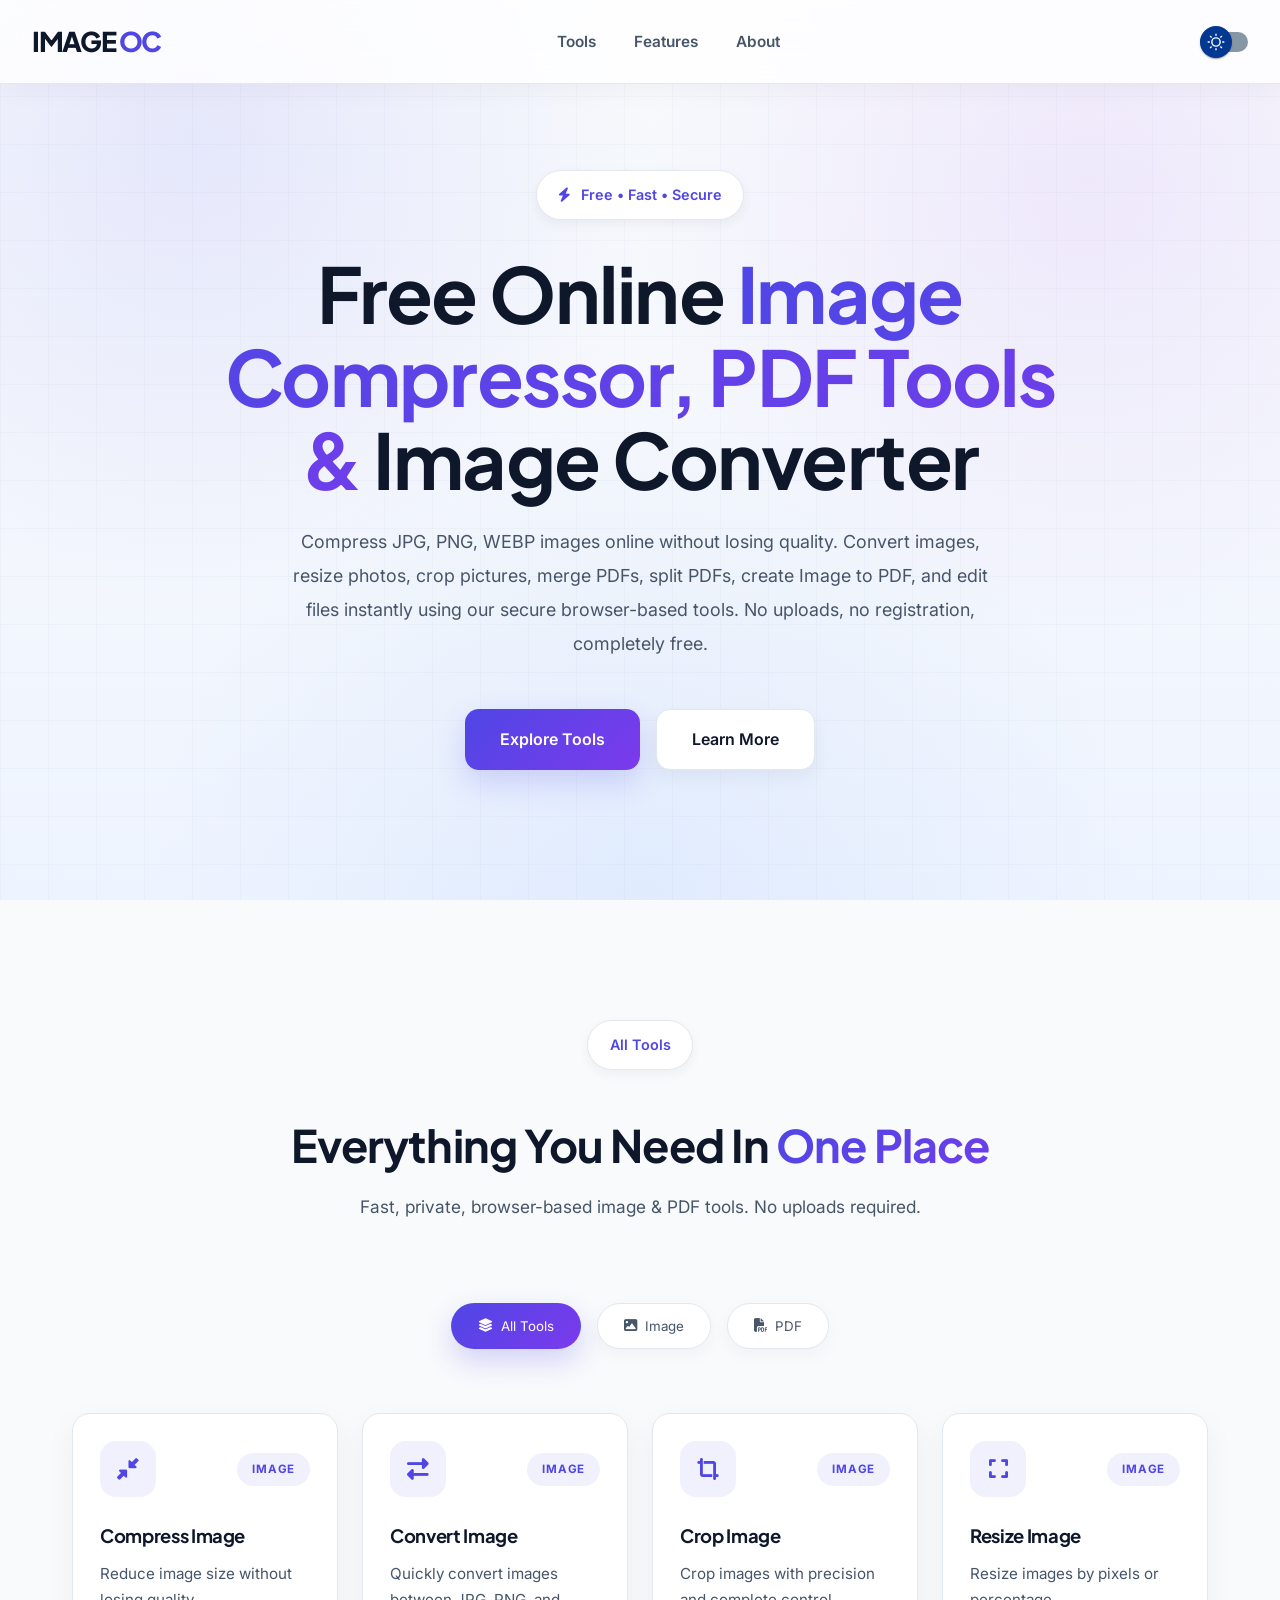
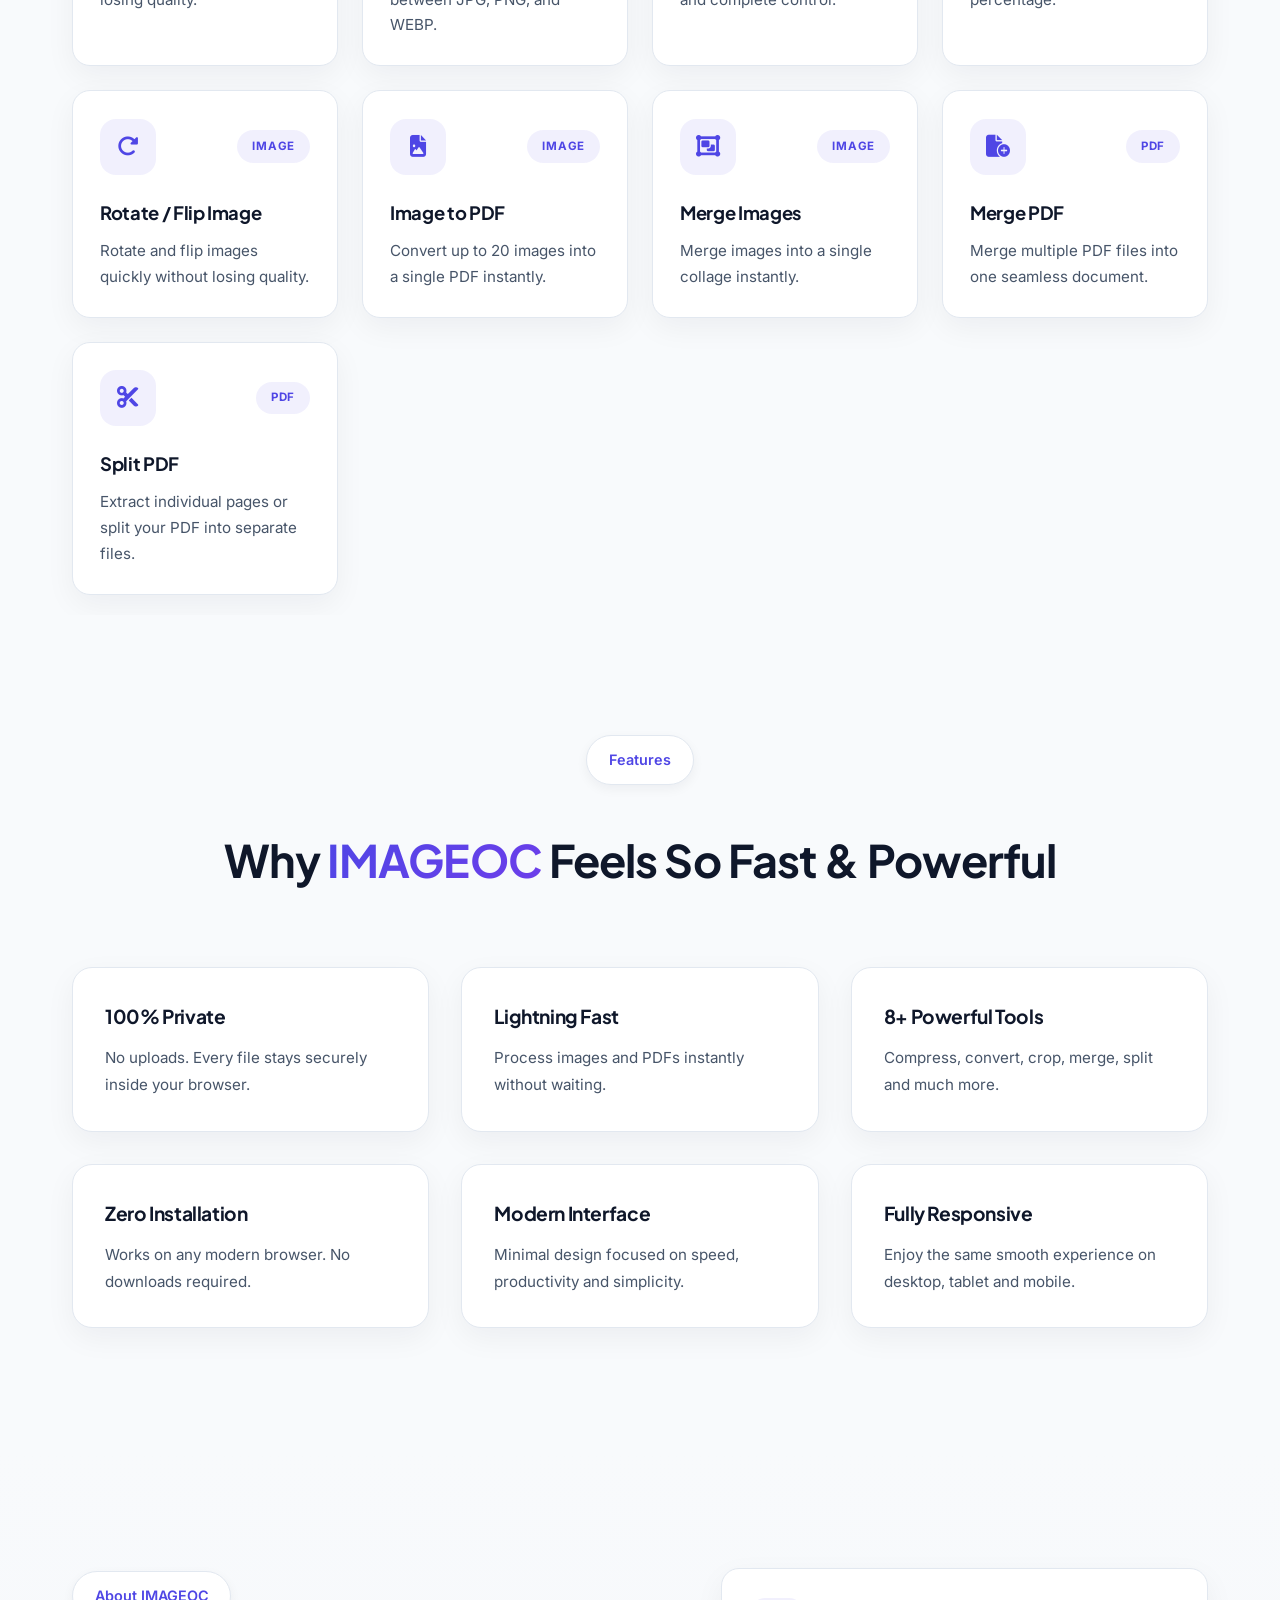
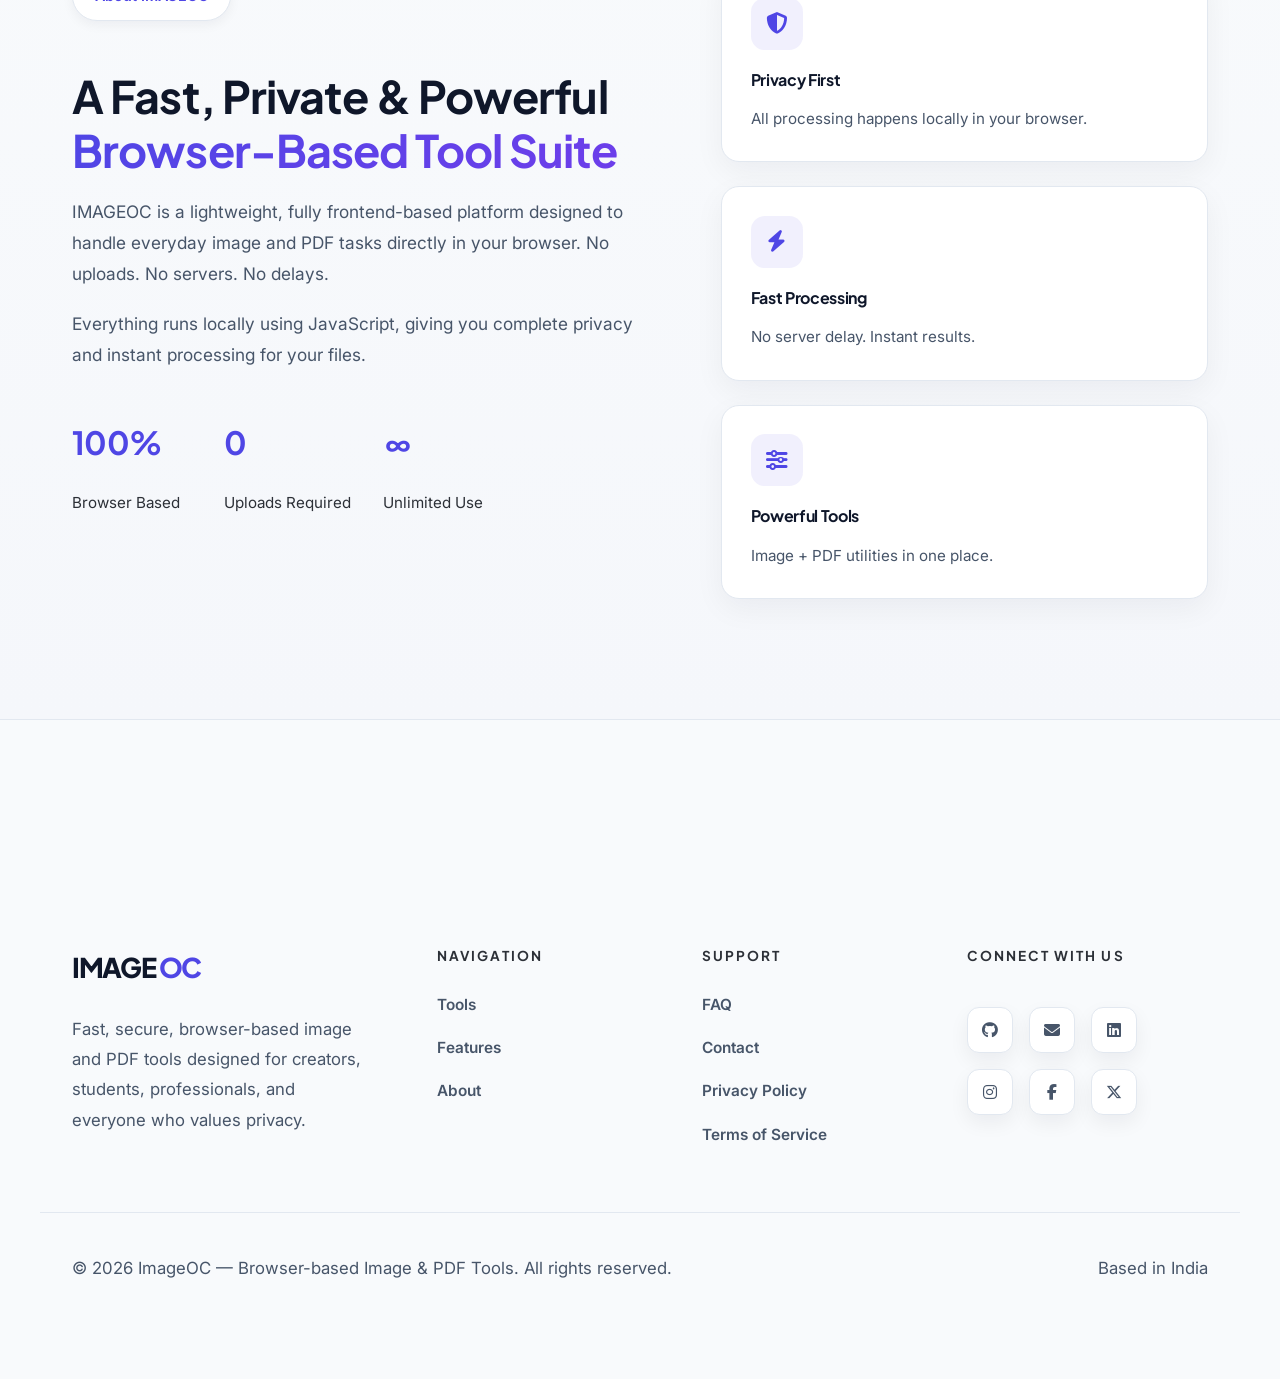
==== index.html @ 4e3befa5 "Update index.html" ====
<!doctype html>
<html lang="en">
  <head>
    <meta charset="UTF-8" />
    <meta name="viewport" content="width=device-width, initial-scale=1.0" />
    <title>Free Image Compressor, PDF Tools & Image Converter | IMAGEOC</title>
    <meta name="google-site-verification" content="OUSfqWK3CIxxamOZSRdQA6kT6EztaqBAhXAe0iTVnvA" />
    <meta
      name="description"
      content="Compress images, convert JPG PNG WEBP, crop, resize, merge PDF, split PDF and create Image to PDF online. 100% browser based. Secure. Fast. Free."
    />

    <meta name="robots" content="index,follow,max-image-preview:large" />

    <link rel="canonical" href="https://imageoc.com/" />

    <meta property="og:type" content="website" />
    <meta property="og:title" content="IMAGEOC - Free Image & PDF Tools" />

    <meta
      property="og:description"
      content="Compress images, convert formats, merge PDFs, split PDFs and more."
    />

    <meta property="og:image" content="imageoc" />

    <meta property="og:url" content="https://imageoc.com/" />

    <meta property="og:site_name" content="IMAGEOC" />

    <meta name="twitter:card" content="summary_large_image" />

    <meta name="twitter:title" content="IMAGEOC" />

    <meta
      name="twitter:description"
      content="Free browser based image and PDF tools."
    />

    <meta name="twitter:image" content="imageoc" />

    <script type="application/ld+json">
      {
        "@context": "https://schema.org",
        "@type": "SoftwareApplication",
        "name": "IMAGEOC",
        "url": "https://imageoc.com",
        "applicationCategory": "UtilitiesApplication",
        "operatingSystem": "Any",
        "description": "Free online Image and PDF tools including Compress Image, Resize Image, Crop Image, Merge PDF, Split PDF and Image to PDF.",
        "offers": {
          "@type": "Offer",
          "price": "0",
          "priceCurrency": "USD/INR"
        }
      }
    </script>
    <script type="application/ld+json">
      {
        "@context": "https://schema.org",
        "@type": "Organization",
        "name": "IMAGEOC",
        "url": "https://imageoc.com",
        "logo": "https://imageoc.com/logo.png",
        "sameAs": [
          "https://twitter.com/...",
          "https://facebook.com/...",
          "https://linkedin.com/..."
        ]
      }
    </script>
    <script type="application/ld+json">
      {
        "@context": "https://schema.org",
        "@type": "WebSite",
        "url": "https://imageoc.com",
        "name": "IMAGEOC",
        "potentialAction": {
          "@type": "SearchAction",
          "target": "https://imageoc.com/search?q={search_term_string}",
          "query-input": "required name=search_term_string"
        }
      }
    </script>

    <link rel="preconnect" href="https://fonts.googleapis.com" />
    <link rel="preconnect" href="https://fonts.gstatic.com" crossorigin />
    <link
      href="https://fonts.googleapis.com/css2?family=Inter:wght@400;500;600;700&family=Plus+Jakarta+Sans:wght@600;700;800&display=swap"
      rel="stylesheet"
    />
    <!-- Cropper CSS -->
    <link
      rel="stylesheet"
      href="https://cdnjs.cloudflare.com/ajax/libs/cropperjs/1.6.2/cropper.min.css"
    />
    <!-- Main CSS -->
    <!-- Light CSS (Enabled by default) -->
    <link
      id="light-theme"
      rel="stylesheet"
      href="light-css/main.css"
      media="all"
    />

    <!-- Dark CSS (Disabled by default) -->
    <link
      id="dark-theme"
      rel="stylesheet"
      href="dark-css/main.css"
      media="not all"
    />

    <!-- font awesome -->
    <link
      rel="stylesheet"
      href="https://cdnjs.cloudflare.com/ajax/libs/font-awesome/6.5.1/css/all.min.css"
    />
    <!--External Script-->
    <script src="https://cdnjs.cloudflare.com/ajax/libs/cropperjs/1.6.2/cropper.min.js"></script>
    <script src="https://cdnjs.cloudflare.com/ajax/libs/jspdf/2.5.1/jspdf.umd.min.js"></script>
    <script src="https://unpkg.com/pdf-lib@1.17.1/dist/pdf-lib.min.js"></script>
  </head>

  <body>
    <!-- ================= HEADER ================= -->
    <header class="main-header">
      <div class="header-container">
        <!-- LOGO -->
        <a href="#home" class="logo">IMAGE<span> OC</span></a>

        <!-- NAVIGATION -->
        <nav class="navbar" id="navbar" aria-label="Main Navigation">
          <ul class="nav-list">
            <li><a href="#all-tools" class="nav-link">Tools</a></li>

            <li><a href="#features" class="nav-link">Features</a></li>

            <li><a href="#about" class="nav-link">About</a></li>

            <!-- MOBILE THEME SWITCH -->
            <li class="mobile-theme-toggle">
              <!-- From Uiverse.io by Galahhad -->
              <label class="ui-switch">
                <input type="checkbox" />
                <div class="slider">
                  <div class="circle"></div>
                </div>
              </label>
            </li>
          </ul>
        </nav>

        <!-- THEME TOGGLE -->
        <div class="theme-toggle">
          <!-- From Uiverse.io by Galahhad -->
          <label class="ui-switch">
            <input type="checkbox" />
            <div class="slider">
              <div class="circle"></div>
            </div>
          </label>
        </div>

        <!-- HAMBURGER -->
        <button
          class="menu-toggle"
          id="menuToggle"
          aria-label="Toggle menu"
          aria-expanded="false"
        >
          <span></span>
          <span></span>
          <span></span>
        </button>
      </div>
    </header>

    <main>
      <!--home-->
      <section id="home" class="hero">
        <div class="hero-bg"></div>
        <div class="container hero-container">
          <div class="hero-content">
            <!--home badge-->
            <span class="section-badge">
              <i class="fas fa-bolt"></i>
              Free • Fast • Secure
            </span>
            <!--home heading-->
            <h1>
              Free Online
              <span>Image Compressor, PDF Tools &</span>
              Image Converter
            </h1>
            <!--home paragraph-->
            <p>
              Compress JPG, PNG, WEBP images online without losing quality.
              Convert images, resize photos, crop pictures, merge PDFs, split
              PDFs, create Image to PDF, and edit files instantly using our
              secure browser-based tools. No uploads, no registration,
              completely free.
            </p>
            <!--quick action buttons-->
            <div class="hero-buttons">
              <a href="#all-tools" class="btn btn-primary"> Explore Tools </a>

              <a href="#about" class="btn btn-secondary"> Learn More </a>
            </div>
          </div>
        </div>
      </section>
      <!-- ================= ALL TOOLS ================= -->
      <section id="all-tools" class="tools">
        <div class="container">
          <!-- Heading -->
          <div class="section-heading center">
            <span class="section-badge">All Tools</span>

            <h2>
              Everything You Need In
              <span>One Place</span>
            </h2>
            <!--about paragraph-->
            <p>
              Fast, private, browser-based image & PDF tools. No uploads
              required.
            </p>
          </div>

          <!-- FILTER BUTTONS To Filter Images And PDF-->
          <div class="tool-filter">
            <button class="filter-btn active" data-filter="all">
              <i class="fas fa-layer-group"></i> All Tools
            </button>

            <button class="filter-btn" data-filter="image">
              <i class="fas fa-image"></i> Image
            </button>

            <button class="filter-btn" data-filter="pdf">
              <i class="fas fa-file-pdf"></i> PDF
            </button>
          </div>

          <!-- GRID -->
          <div class="tools-grid">
            <!-- ================= Image TOOLS ================= -->
            <a
              href="#workspace"
              class="tool-card"
              data-category="image"
              data-tool="compress"
            >
              <div class="tool-top">
                <div class="tool-left">
                  <i class="fas fa-compress-alt"></i>
                </div>
                <div class="tool-right">
                  <span class="tool-type">IMAGE</span>
                </div>
              </div>
              <h4>Compress Image</h4>
              <p>Reduce image size without losing quality.</p>
            </a>

            <a
              href="#workspace"
              class="tool-card"
              data-category="image"
              data-tool="convert"
            >
              <div class="tool-top">
                <div class="tool-left">
                  <i class="fas fa-right-left"></i>
                </div>
                <div class="tool-right">
                  <span class="tool-type">IMAGE</span>
                </div>
              </div>
              <h4>Convert Image</h4>
              <p>Quickly convert images between JPG, PNG, and WEBP.</p>
            </a>

            <a
              href="#workspace"
              class="tool-card"
              data-category="image"
              data-tool="crop"
            >
              <div class="tool-top">
                <div class="tool-left">
                  <i class="fas fa-crop-simple"></i>
                </div>
                <div class="tool-right">
                  <span class="tool-type">IMAGE</span>
                </div>
              </div>
              <h4>Crop Image</h4>
              <p>Crop images with precision and complete control.</p>
            </a>

            <a
              href="#workspace"
              class="tool-card"
              data-category="image"
              data-tool="resize"
            >
              <div class="tool-top">
                <div class="tool-left">
                  <i class="fas fa-expand"></i>
                </div>
                <div class="tool-right">
                  <span class="tool-type">IMAGE</span>
                </div>
              </div>
              <h4>Resize Image</h4>
              <p>Resize images by pixels or percentage.</p>
            </a>

            <a
              href="#workspace"
              class="tool-card"
              data-category="image"
              data-tool="rotate"
            >
              <div class="tool-top">
                <div class="tool-left">
                  <i class="fas fa-rotate-right"></i>
                </div>
                <div class="tool-right">
                  <span class="tool-type">IMAGE</span>
                </div>
              </div>
              <h4>Rotate / Flip Image</h4>
              <p>Rotate and flip images quickly without losing quality.</p>
            </a>

            <a
              href="#multiWorkspace"
              class="tool-card"
              data-category="image"
              data-tool="image-to-pdf"
            >
              <div class="tool-top">
                <div class="tool-left">
                  <i class="fas fa-file-image"></i>
                </div>
                <div class="tool-right">
                  <span class="tool-type">IMAGE</span>
                </div>
              </div>
              <h4>Image to PDF</h4>
              <p>Convert up to 20 images into a single PDF instantly.</p>
            </a>

            <!--<a href="#workspace" class="tool-card" data-category="image">
              <div class="tool-top">
                <div class="tool-left">
                  <i class="fas fa-signature"></i>
                </div>
                <div class="tool-right">
                  <span class="tool-type">IMAGE</span>
                </div>
              </div>
              <h4>Watermark Image</h4>
              <p>Add watermark to protect images.</p>
            </a>-->

            <a
              href="#multiWorkspace"
              class="tool-card"
              data-category="image"
              data-tool="merge-images"
            >
              <div class="tool-top">
                <div class="tool-left">
                  <i class="fas fa-object-group"></i>
                </div>
                <div class="tool-right">
                  <span class="tool-type">IMAGE</span>
                </div>
              </div>
              <h4>Merge Images</h4>
              <p>Merge images into a single collage instantly.</p>
            </a>

            <!--<a href="#workspace" class="tool-card" data-category="image">
              <div class="tool-top">
                <div class="tool-left">
                  <i class="fas fa-wand-magic-sparkles"></i>
                </div>
                <div class="tool-right">
                  <span class="tool-type">IMAGE</span>
                </div>
              </div>
              <h4>Remove Background</h4>
              <p>Remove image background instantly.</p>
            </a>-->

            <!-- ================= PDF TOOLS ================= -->

            <a
              href="#multiWorkspace"
              class="tool-card"
              data-category="pdf"
              data-tool="merge-pdf"
            >
              <div class="tool-top">
                <div class="tool-left">
                  <i class="fas fa-file-circle-plus"></i>
                </div>
                <div class="tool-right">
                  <span class="tool-type">PDF</span>
                </div>
              </div>
              <h4>Merge PDF</h4>
              <p>Merge multiple PDF files into one seamless document.</p>
            </a>

            <a
              href="#multiWorkspace"
              class="tool-card"
              data-category="pdf"
              data-tool="split-pdf"
            >
              <div class="tool-top">
                <div class="tool-left">
                  <i class="fas fa-scissors"></i>
                </div>
                <div class="tool-right">
                  <span class="tool-type">PDF</span>
                </div>
              </div>
              <h4>Split PDF</h4>
              <p>
                Extract individual pages or split your PDF into separate files.
              </p>
            </a>

            <!--<a
              href="#multiWorkspace"
              class="tool-card"
              data-category="pdf"
              data-tool="compress-pdf"
            >
              <div class="tool-top">
                <div class="tool-left">
                  <i class="fas fa-file-zipper"></i>
                </div>
                <div class="tool-right">
                  <span class="tool-type">PDF</span>
                </div>
              </div>
              <h4>Compress PDF</h4>
              <p>Reduce PDF file size quickly.</p>
            </a>-->

            <!--<a
              href="#workspace"
              class="tool-card"
              data-category="pdf"
              data-tool="rotate-pdf"
            >
              <div class="tool-top">
                <div class="tool-left">
                  <i class="fas fa-rotate"></i>
                </div>
                <div class="tool-right">
                  <span class="tool-type">PDF</span>
                </div>
              </div>
              <h4>Rotate PDF</h4>
              <p>Rotate PDF pages easily.</p>
            </a>-->

            <!--<a
              href="#multiWorkspace"
              class="tool-card"
              data-category="pdf"
              data-tool="rearrange-pdf"
            >
              <div class="tool-top">
                <div class="tool-left">
                  <i class="fas fa-grip-lines"></i>
                </div>
                <div class="tool-right">
                  <span class="tool-type">PDF</span>
                </div>
              </div>
              <h4>Rearrange PDF</h4>
              <p>Reorder PDF pages visually.</p>
            </a>-->

            <!--<a
              href="#multiWorkspace"
              class="tool-card"
              data-category="pdf"
              data-tool="remove-pdf"
            >
              <div class="tool-top">
                <div class="tool-left">
                  <i class="fas fa-trash-can"></i>
                </div>
                <div class="tool-right">
                  <span class="tool-type">PDF</span>
                </div>
              </div>
              <h4>Remove PDF</h4>
              <p>Delete pages from PDF.</p>
            </a>-->

            <!--<a href="#workspace" class="tool-card" data-category="pdf">
              <div class="tool-top">
                <div class="tool-left">
                  <i class="fas fa-stamp"></i>
                </div>
                <div class="tool-right">
                  <span class="tool-type">PDF</span>
                </div>
              </div>
              <h4>Watermark PDF</h4>
              <p>Add text or image watermark.</p>
            </a>-->

            <!--<a
              href="#multiWorkspace"
              class="tool-card"
              data-category="pdf"
              data-tool="pdf-to-image"
            >
              <div class="tool-top">
                <div class="tool-left">
                  <i class="fas fa-file-image"></i>
                </div>
                <div class="tool-right">
                  <span class="tool-type">PDF</span>
                </div>
              </div>
              <h4>PDF to Image</h4>
              <p>Convert PDF pages to images.</p>
            </a>-->
          </div>
        </div>
      </section>

      <!-- ================= WORKSPACE ================= -->
      <section id="workspace" class="workspace hidden">
        <div class="container">
          <div class="workspace-header">
            <div>
              <span class="section-badge">Workspace</span>
              <h2 id="workspace-title">Compress Image</h2>
              <p id="workspace-description">
                Upload your image and adjust settings before downloading.
              </p>
            </div>

            <button id="closeWorkspace" class="workspace-close">
              <i class="fas fa-times"></i>
            </button>
          </div>

          <div class="workspace-grid">
            <!-- LEFT -->
            <div class="workspace-preview">
              <div class="upload-area" id="uploadArea">
                <input type="file" id="imageInput" accept="image/*" hidden />

                <i class="fas fa-cloud-upload-alt"></i>

                <h3>Drop Image Here</h3>

                <p>Drag & Drop or Click to Upload</p>

                <button
                  class="btn btn-primary"
                  id="chooseImageBtn"
                  type="button"
                >
                  Choose File
                </button>
              </div>

              <div class="image-preview hidden">
                <img id="previewImage" src="" alt="" />
              </div>
            </div>

            <!-- RIGHT -->

            <div class="workspace-controls">
              <h3 id="controlsTitle">Tool Settings</h3>

              <div id="controlsContent">
                <!-- Dynamic controls will be loaded here -->
              </div>
            </div>
          </div>
        </div>
      </section>
      <!-- ========== MULTI FILE WORKSPACE ================ -->

      <section id="multiWorkspace" class="multi-workspace hidden">
        <div class="container">
          <!-- HEADER -->

          <div class="workspace-header">
            <div>
              <span class="section-badge"> Workspace </span>

              <h2 id="multiTitle">Image to PDF</h2>

              <p id="multiDescription">
                Select multiple images to create one PDF.
              </p>
            </div>

            <button id="closeMultiWorkspace" class="workspace-close">
              <i class="fas fa-times"></i>
            </button>
          </div>

          <!-- MAIN -->

          <div class="multi-layout">
            <!-- LEFT -->

            <div class="multi-preview">
              <div id="multiUploadArea" class="multi-upload">
                <input type="file" id="multiInput" multiple hidden />

                <i class="fas fa-cloud-upload-alt"></i>

                <h3 id="multiUploadTitle">Select Files</h3>

                <p id="multiUploadDescription">Drag & Drop or Choose Files</p>

                <button id="chooseFilesBtn" class="btn btn-primary">
                  Choose Files
                </button>
              </div>
              <div id="multiFileInfo" class="multi-file-info hidden">
                0 / 20 Files Selected
              </div>
              <div id="multiGrid" class="multi-grid hidden">
                <!-- Dynamic image/pdf cards -->
              </div>
            </div>

            <!-- RIGHT -->

            <aside class="multi-controls">
              <h3 id="toolControlsTitle">Tool Settings</h3>

              <div id="multiControlsContent"></div>
            </aside>
          </div>
        </div>
      </section>
      <!-- ================= FEATURES ================= -->
      <section id="features" class="features">
        <div class="container">
          <div class="section-heading center">
            <span class="section-badge">Features</span>
            <h2>Why <span>IMAGEOC</span> Feels So Fast & Powerful</h2>
          </div>

          <div class="features-grid">
            <div class="feature-card">
              <lord-icon
                src="https://cdn.lordicon.com/yseqjcer.json"
                trigger="loop"
                delay="2000"
                colors="primary:#6366f1,secondary:#a855f7"
                style="width: 60px; height: 60px"
              >
              </lord-icon>

              <h3>100% Private</h3>
              <p>No uploads. Every file stays securely inside your browser.</p>
            </div>

            <div class="feature-card">
              <lord-icon
                src="https://cdn.lordicon.com/qhgmphtg.json"
                trigger="loop"
                delay="2000"
                colors="primary:#6366f1,secondary:#a855f7"
                style="width: 60px; height: 60px"
              >
              </lord-icon>

              <h3>Lightning Fast</h3>
              <p>Process images and PDFs instantly without waiting.</p>
            </div>

            <div class="feature-card">
              <lord-icon
                src="https://cdn.lordicon.com/fvkvwmsp.json"
                trigger="loop"
                delay="2000"
                colors="primary:#6366f1,secondary:#a855f7"
                style="width: 60px; height: 60px"
              >
              </lord-icon>

              <h3>8+ Powerful Tools</h3>
              <p>Compress, convert, crop, merge, split and much more.</p>
            </div>

            <div class="feature-card">
              <lord-icon
                src="https://cdn.lordicon.com/akuwjdzh.json"
                trigger="loop"
                delay="2000"
                colors="primary:#6366f1,secondary:#a855f7"
                style="width: 60px; height: 60px"
              >
              </lord-icon>

              <h3>Zero Installation</h3>
              <p>Works on any modern browser. No downloads required.</p>
            </div>

            <div class="feature-card">
              <lord-icon
                src="https://cdn.lordicon.com/lenjvibx.json"
                trigger="loop"
                delay="2000"
                colors="primary:#6366f1,secondary:#a855f7"
                style="width: 60px; height: 60px"
              >
              </lord-icon>

              <h3>Modern Interface</h3>
              <p>
                Minimal design focused on speed, productivity and simplicity.
              </p>
            </div>

            <div class="feature-card">
              <lord-icon
                src="https://cdn.lordicon.com/vzxgwrux.json"
                trigger="loop"
                delay="2000"
                colors="primary:#6366f1,secondary:#a855f7"
                style="width: 60px; height: 60px"
              >
              </lord-icon>

              <h3>Fully Responsive</h3>
              <p>
                Enjoy the same smooth experience on desktop, tablet and mobile.
              </p>
            </div>
          </div>
        </div>
      </section>

      <!-- ================= ABOUT ================= -->
      <section id="about" class="about">
        <div class="container about-container">
          <div class="about-grid">
            <!-- LEFT CONTENT -->
            <div class="section-heading">
              <span class="section-badge">About IMAGEOC</span>

              <h2>
                A Fast, Private & Powerful
                <span>Browser-Based Tool Suite</span>
              </h2>

              <p>
                IMAGEOC is a lightweight, fully frontend-based platform designed
                to handle everyday image and PDF tasks directly in your browser.
                No uploads. No servers. No delays.
              </p>

              <p>
                Everything runs locally using JavaScript, giving you complete
                privacy and instant processing for your files.
              </p>

              <div class="about-stats">
                <div class="stat">
                  <h3>100%</h3>
                  <p>Browser Based</p>
                </div>

                <div class="stat">
                  <h3>0</h3>
                  <p>Uploads Required</p>
                </div>

                <div class="stat">
                  <h3>∞</h3>
                  <p>Unlimited Use</p>
                </div>
              </div>
            </div>

            <!-- RIGHT VISUAL -->
            <div class="about-visual">
              <div class="about-card">
                <i class="fas fa-shield-alt"></i>
                <h4>Privacy First</h4>
                <p>All processing happens locally in your browser.</p>
              </div>

              <div class="about-card">
                <i class="fas fa-bolt"></i>
                <h4>Fast Processing</h4>
                <p>No server delay. Instant results.</p>
              </div>

              <div class="about-card">
                <i class="fas fa-sliders-h"></i>
                <h4>Powerful Tools</h4>
                <p>Image + PDF utilities in one place.</p>
              </div>
            </div>
          </div>
        </div>
      </section>
    </main>

    <!-- ================= FOOTER ================= -->
    <footer class="main-footer">
      <div class="container footer-grid">
        <div class="footer-brand">
          <a href="#home" class="logo">IMAGE<span> OC</span></a>
          <p>
            Fast, secure, browser-based image and PDF tools designed for
            creators, students, professionals, and everyone who values privacy.
          </p>
        </div>

        <div class="footer-nav">
          <h5>Navigation</h5>
          <ul>
            <li><a href="#all-tools" class="nav-link">Tools</a></li>

            <li><a href="#features" class="nav-link">Features</a></li>

            <li><a href="#about" class="nav-link">About</a></li>
          </ul>
        </div>

        <!-- Support -->
        <div class="footer-support">
          <h5>Support</h5>
          <ul>
            <li><a href="pages/faq.html#faq" class="nav-link">FAQ</a></li>
            <li>
              <a href="pages/contact.html#contact" class="nav-link">Contact</a>
            </li>
            <li>
              <a href="pages/privacy.html#privacy" class="nav-link"
                >Privacy Policy</a
              >
            </li>
            <li>
              <a href="pages/terms-services.html#terms" class="nav-link"
                >Terms of Service</a
              >
            </li>
          </ul>
        </div>

        <div class="footer-socials">
          <h5>Connect With Us</h5>

          <!-- First Row -->
          <div class="social-row">
            <a
              href="https://github.com/brijeshsingh16"
              target="_blank"
              rel="noopener noreferrer"
              aria-label="GitHub"
            >
              <i class="fab fa-github"></i>
            </a>

            <a href="mailto:contact.imageoc@gmail.com" aria-label="Email">
              <i class="fas fa-envelope"></i>
            </a>

            <a
              href="https://www.linkedin.com/in/bsingh16/"
              target="_blank"
              rel="noopener noreferrer"
              aria-label="LinkedIn"
            >
              <i class="fab fa-linkedin"></i>
            </a>
          </div>

          <!-- Second Row -->
          <div class="social-row">
            <a
              href="#"
              target="_blank"
              rel="noopener noreferrer"
              aria-label="Instagram"
            >
              <i class="fab fa-instagram"></i>
            </a>

            <a
              href="#"
              target="_blank"
              rel="noopener noreferrer"
              aria-label="Facebook"
            >
              <i class="fab fa-facebook-f"></i>
            </a>

            <a
              href="#"
              target="_blank"
              rel="noopener noreferrer"
              aria-label="X (Twitter)"
            >
              <i class="fab fa-x-twitter"></i>
            </a>
          </div>
        </div>
      </div>

      <div class="footer-bottom">
        <div class="container bottom-flex">
          <p>
            &copy; <span id="year"></span> ImageOC — Browser-based Image & PDF
            Tools. All rights reserved.
          </p>
          <p class="location-tag">Based in India</p>
        </div>
      </div>
    </footer>
    <!-- ================= SCRIPT ================= -->
    <!-- Core -->
    <script src="js/theme.js"></script>
    <script src="js/active-nav.js"></script>
    <script src="js/mobile-menu.js"></script>
    <script src="js/year.js"></script>
    <script src="js/tools-filter.js"></script>

    <!-- Workspace Controller -->
    <script src="js/workspace.js"></script>

    <!-- Common Workspace Features -->
    <script src="js/preview.js"></script>
    <script src="js/upload.js"></script>

    <script src="js/download.js"></script>

    <!-- Image Tools -->
    <script src="js/image-js/compress.js"></script>
    <script src="js/image-js/convert.js"></script>
    <script src="js/image-js/crop.js"></script>
    <script src="js/image-js/resize.js"></script>
    <script src="js/image-js/rotate.js"></script>
    <script src="js/image-js/image-to-pdf.js"></script>
    <script src="js/image-js/merge-images.js"></script>

    <!-- PDF Tools -->
    <script src="js/pdf-js/merge-pdf.js"></script>
    <script src="js/pdf-js/split-pdf.js"></script>

    <!-- External -->
    <script src="https://cdn.lordicon.com/lordicon.js"></script>
  </body>
</html>
---- light-css/main.css ----
@import url("variables.css");
@import url("reset.css");
@import url("typography.css");


@import url("header.css");
@import url("navigation.css");
@import url("switch.css");
@import url("hero.css");
@import url("tools.css");
@import url("workspace.css");
@import url("multi-workspace.css");
@import url("features.css");
@import url("about.css");

@import url("footer.css");

@import url("responsive.css");
@import "./image-css/image-to-pdf.css";
/* Smoothly animate background colors and text colors when stylesheets switch */
body, 
header, 
.navbar, 
.nav-link, 
section, 
div, 
p, 
h1, 
h2, 
h3 {
  transition: background-color 0.4s ease, color 0.4s ease, border-color 0.4s ease;
}
---- dark-css/main.css ----
@import url("variables.css");
@import url("reset.css");
@import url("typography.css");


@import url("header.css");
@import url("navigation.css");
@import url("switch.css");
@import url("hero.css");
@import url("tools.css");
@import url("workspace.css");
@import url("multi-workspace.css");
@import url("features.css");
@import url("about.css");

@import url("footer.css");

@import url("responsive.css");
@import "./image-css/image-to-pdf.css";
/* Smoothly animate background colors and text colors when stylesheets switch */
body, 
header, 
.navbar, 
.nav-link, 
section, 
div, 
p, 
h1, 
h2, 
h3 {
  transition: background-color 0.4s ease, color 0.4s ease, border-color 0.4s ease;
}
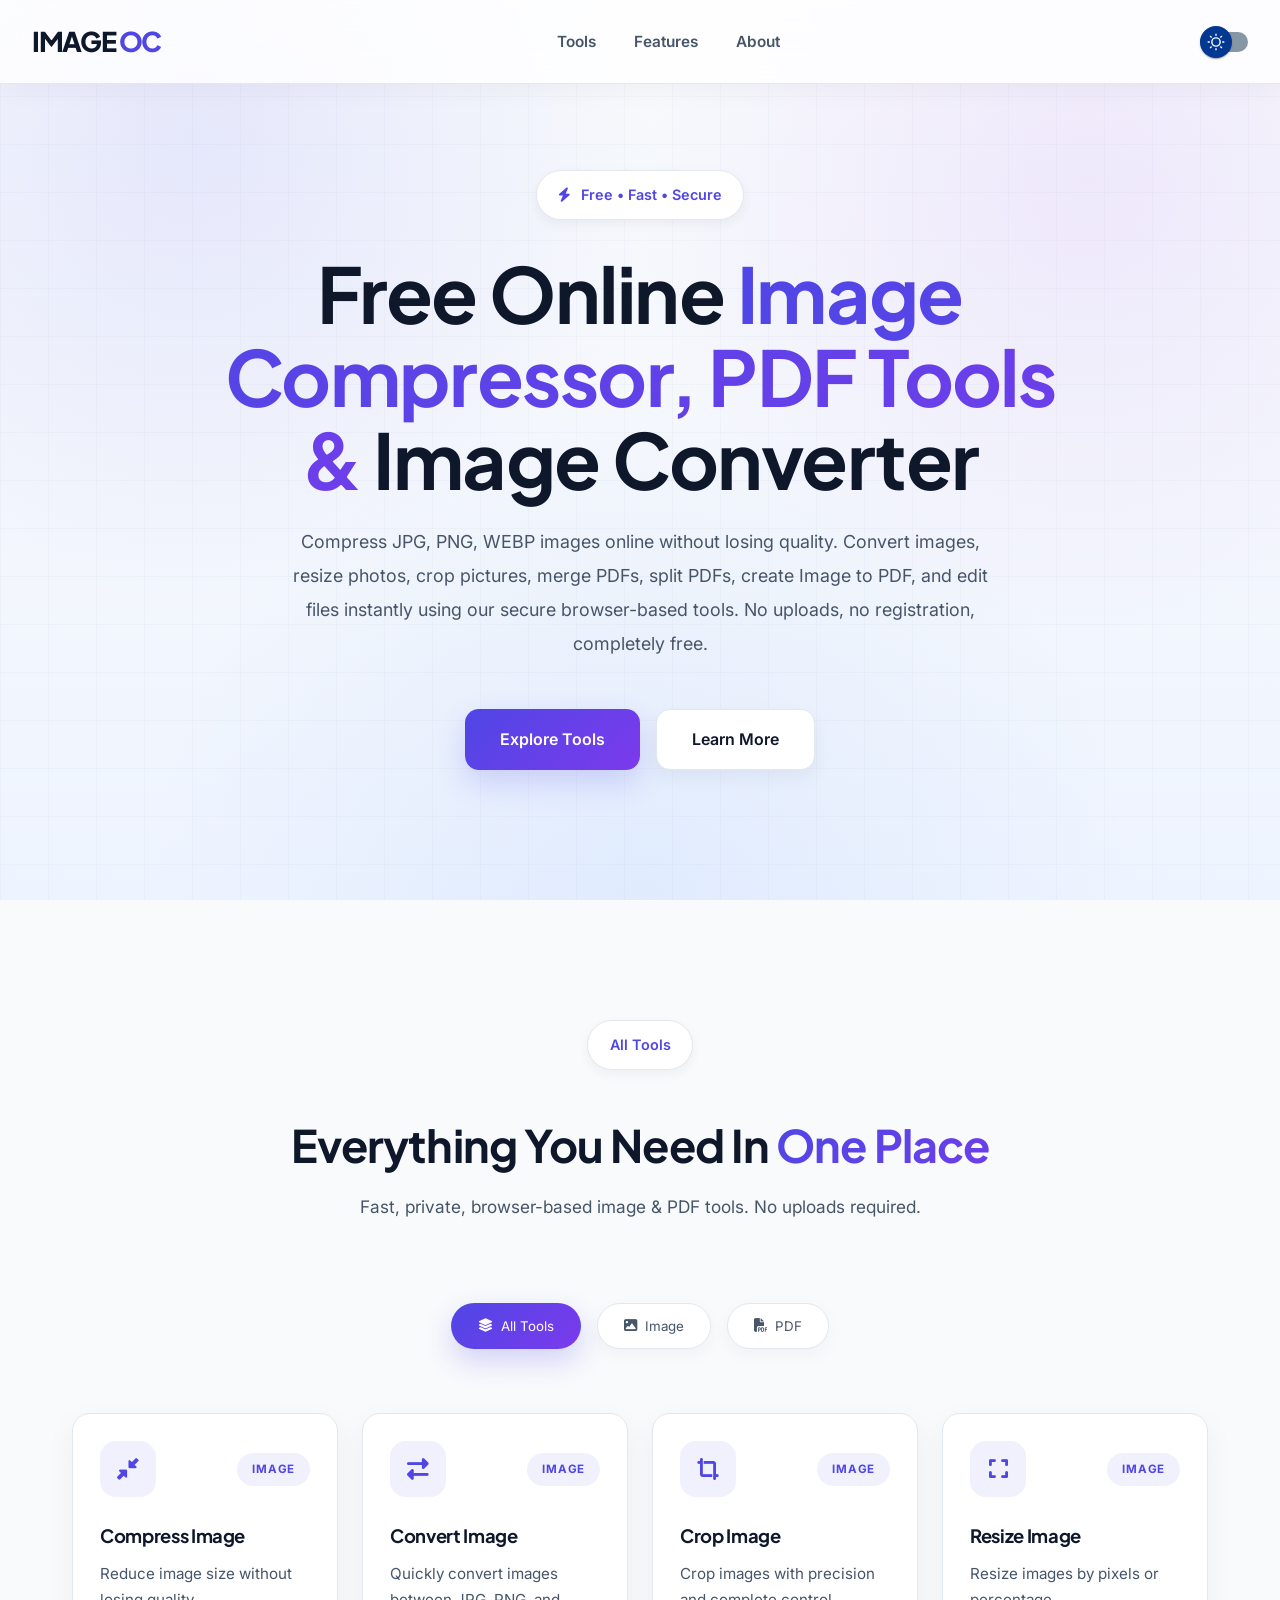
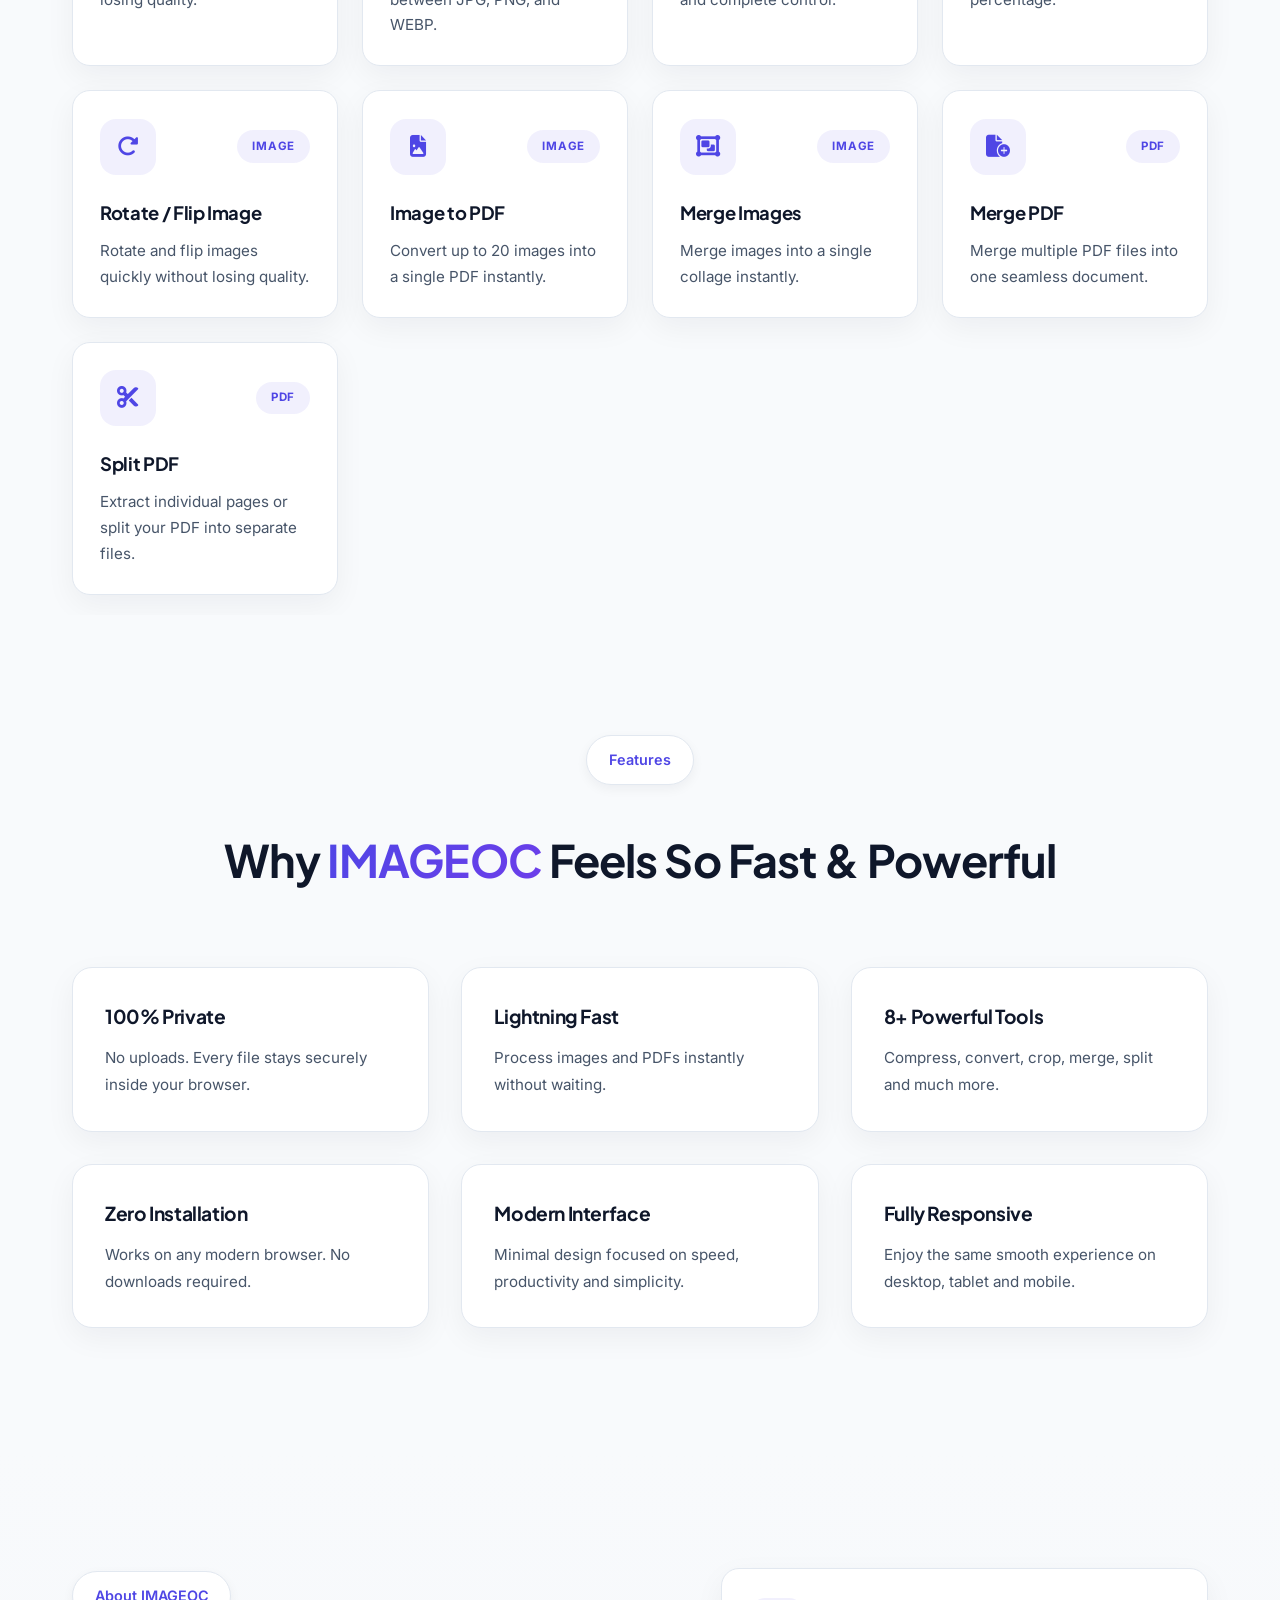
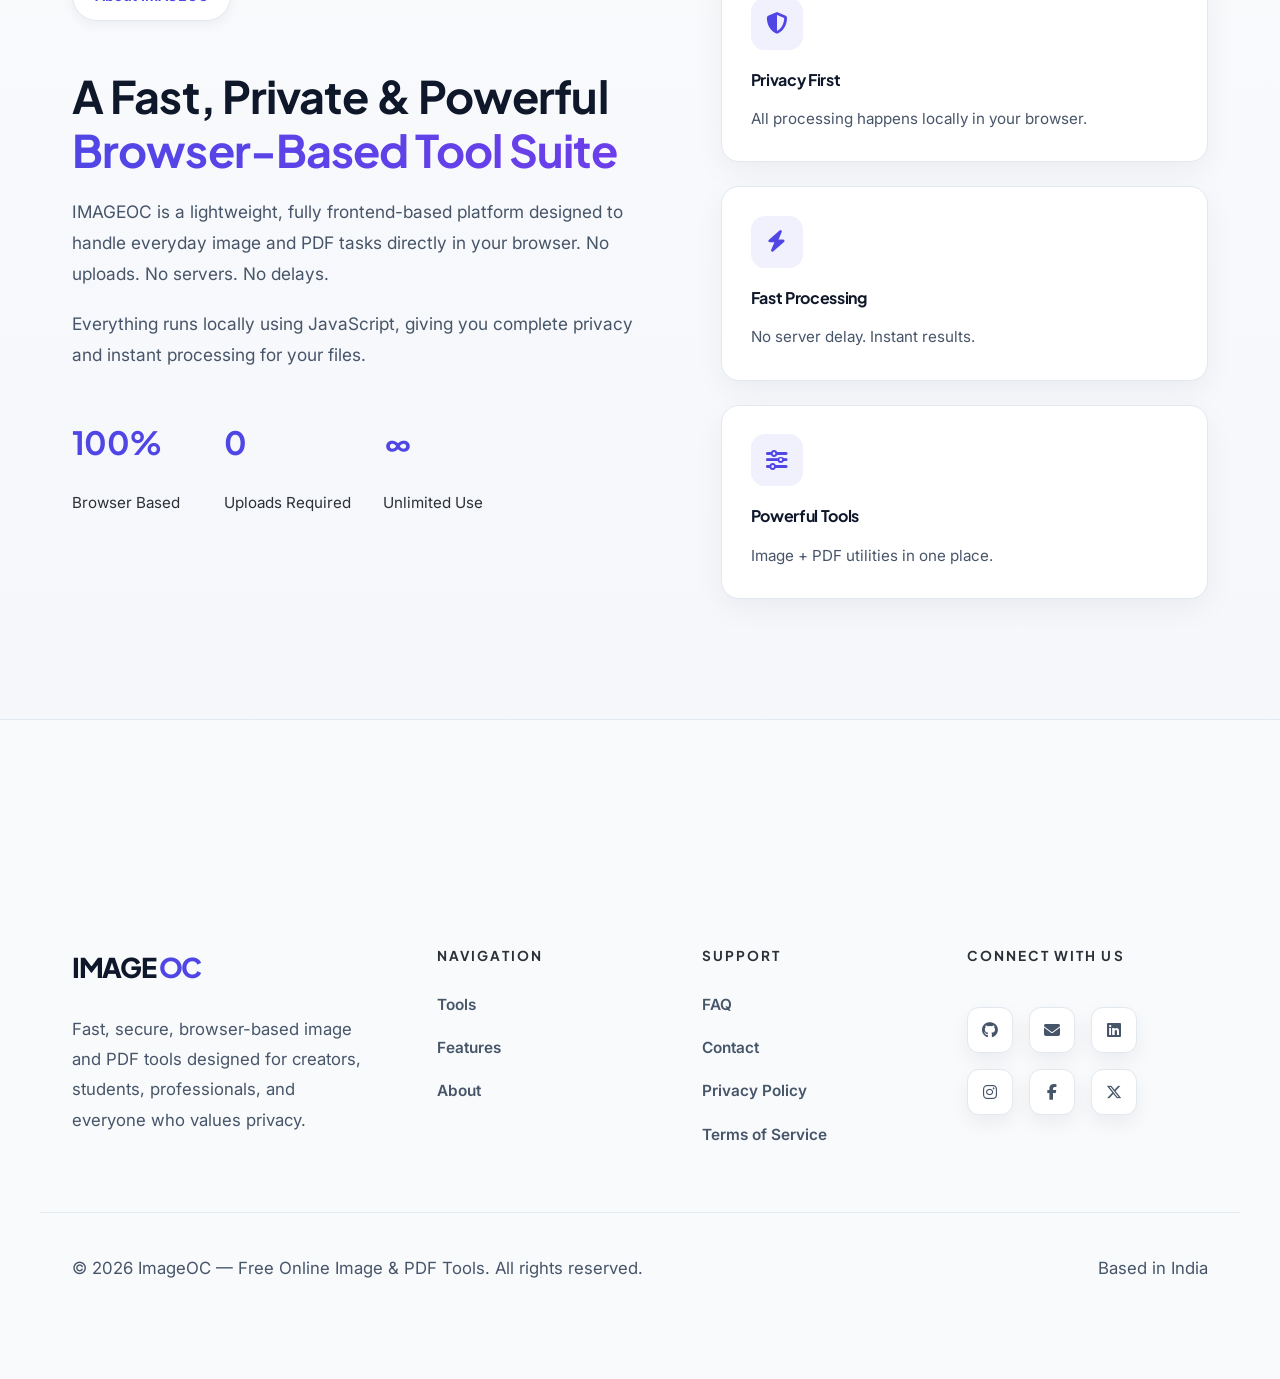
==== commit b58914d1: "Update index.html" ====
--- a/index.html
+++ b/index.html
@@ -4,6 +4,7 @@
     <meta charset="UTF-8" />
     <meta name="viewport" content="width=device-width, initial-scale=1.0" />
     <title>Free Image Compressor, PDF Tools & Image Converter | IMAGEOC</title>
+    <link rel="icon" type="image/png" href="photo/imageoc.png">
     <meta name="google-site-verification" content="OUSfqWK3CIxxamOZSRdQA6kT6EztaqBAhXAe0iTVnvA" />
     <meta
       name="description"
@@ -931,7 +932,7 @@
       <div class="footer-bottom">
         <div class="container bottom-flex">
           <p>
-            &copy; <span id="year"></span> ImageOC — Browser-based Image & PDF
+            &copy; <span id="year"></span> ImageOC — Free Online Image & PDF
             Tools. All rights reserved.
           </p>
           <p class="location-tag">Based in India</p>
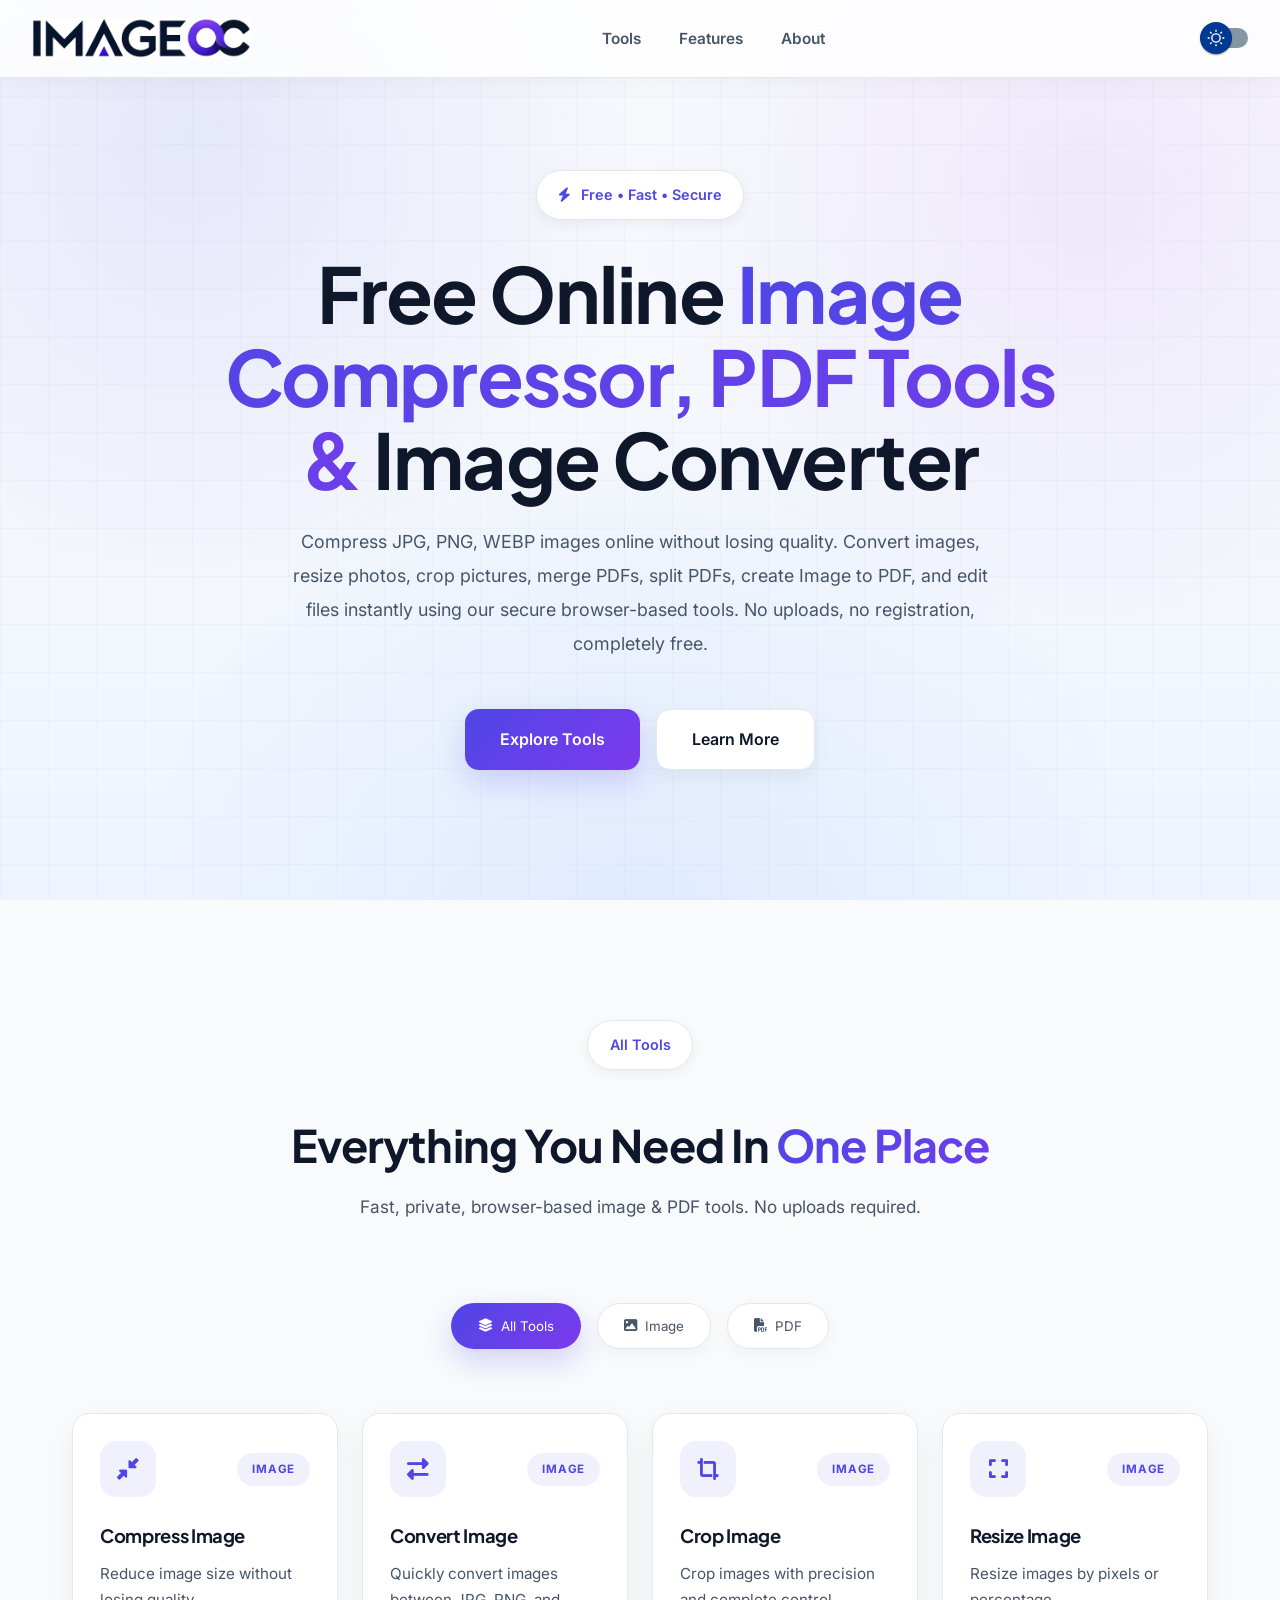
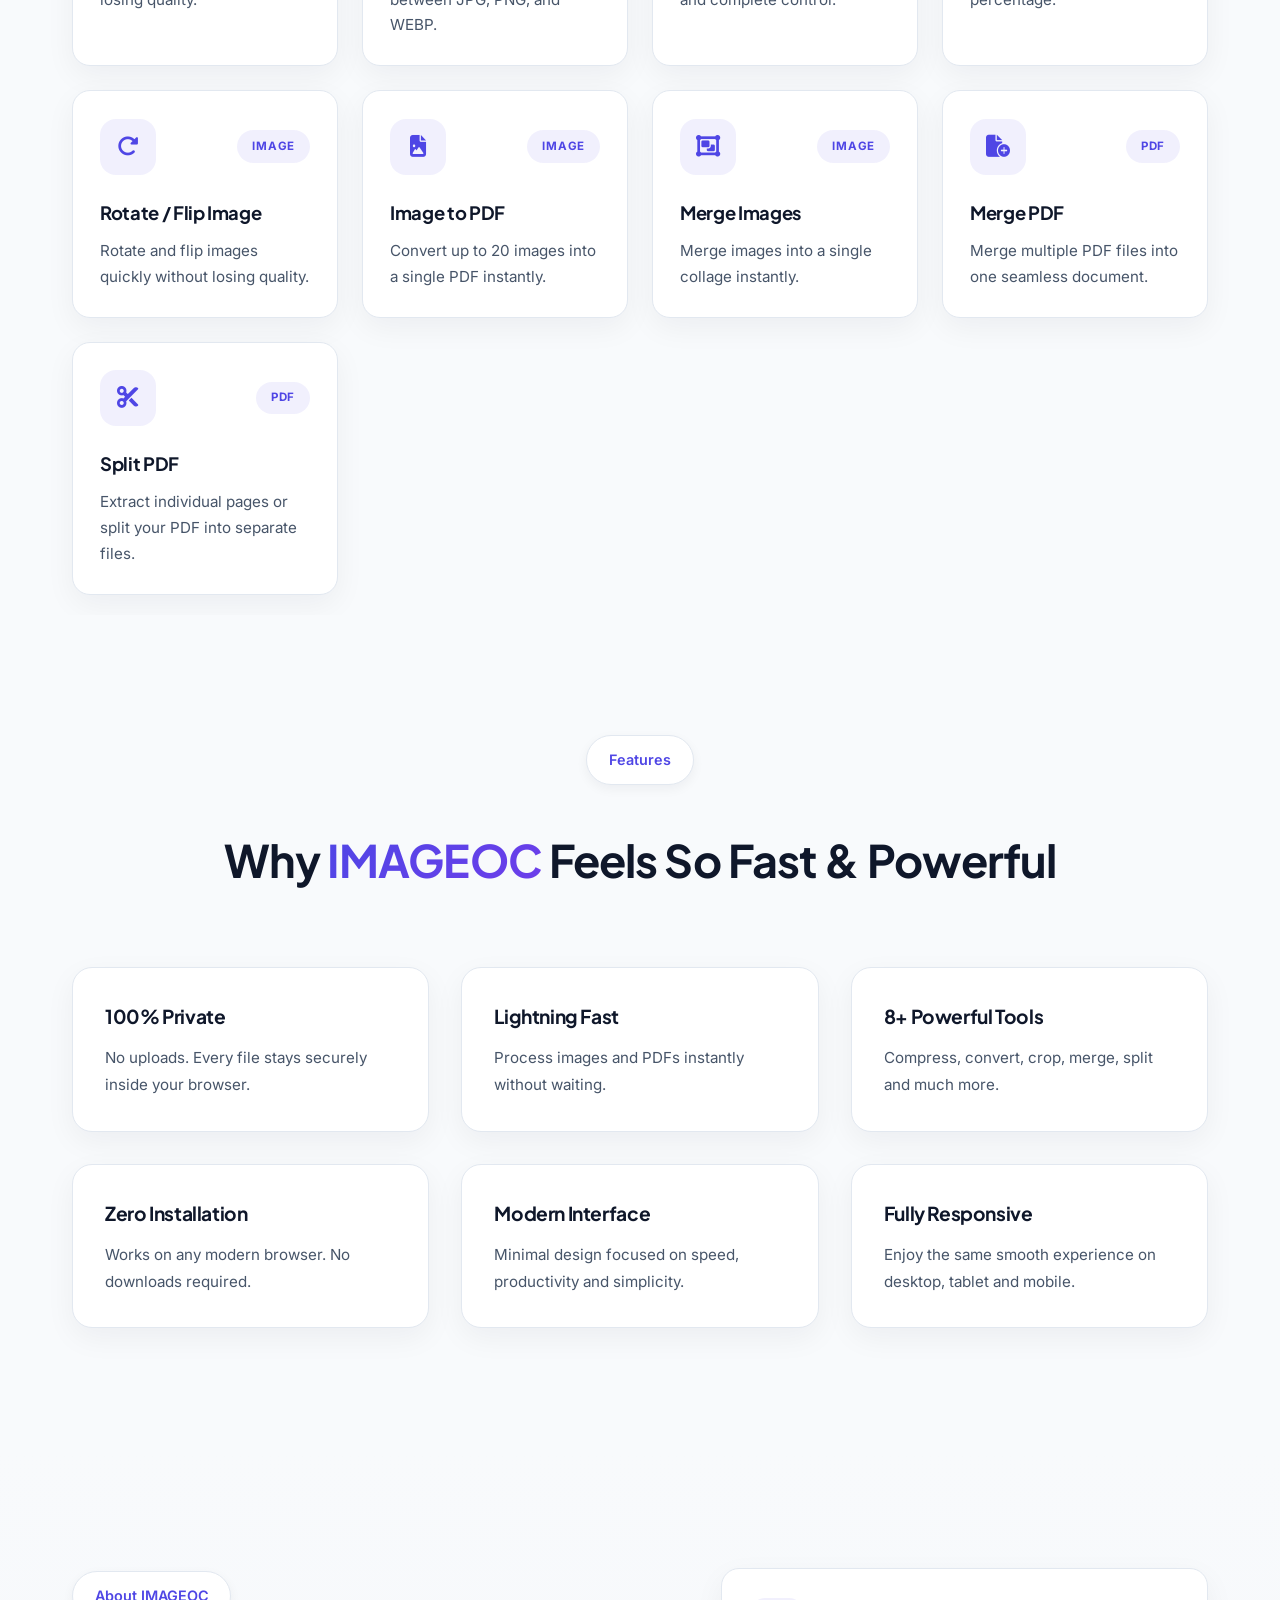
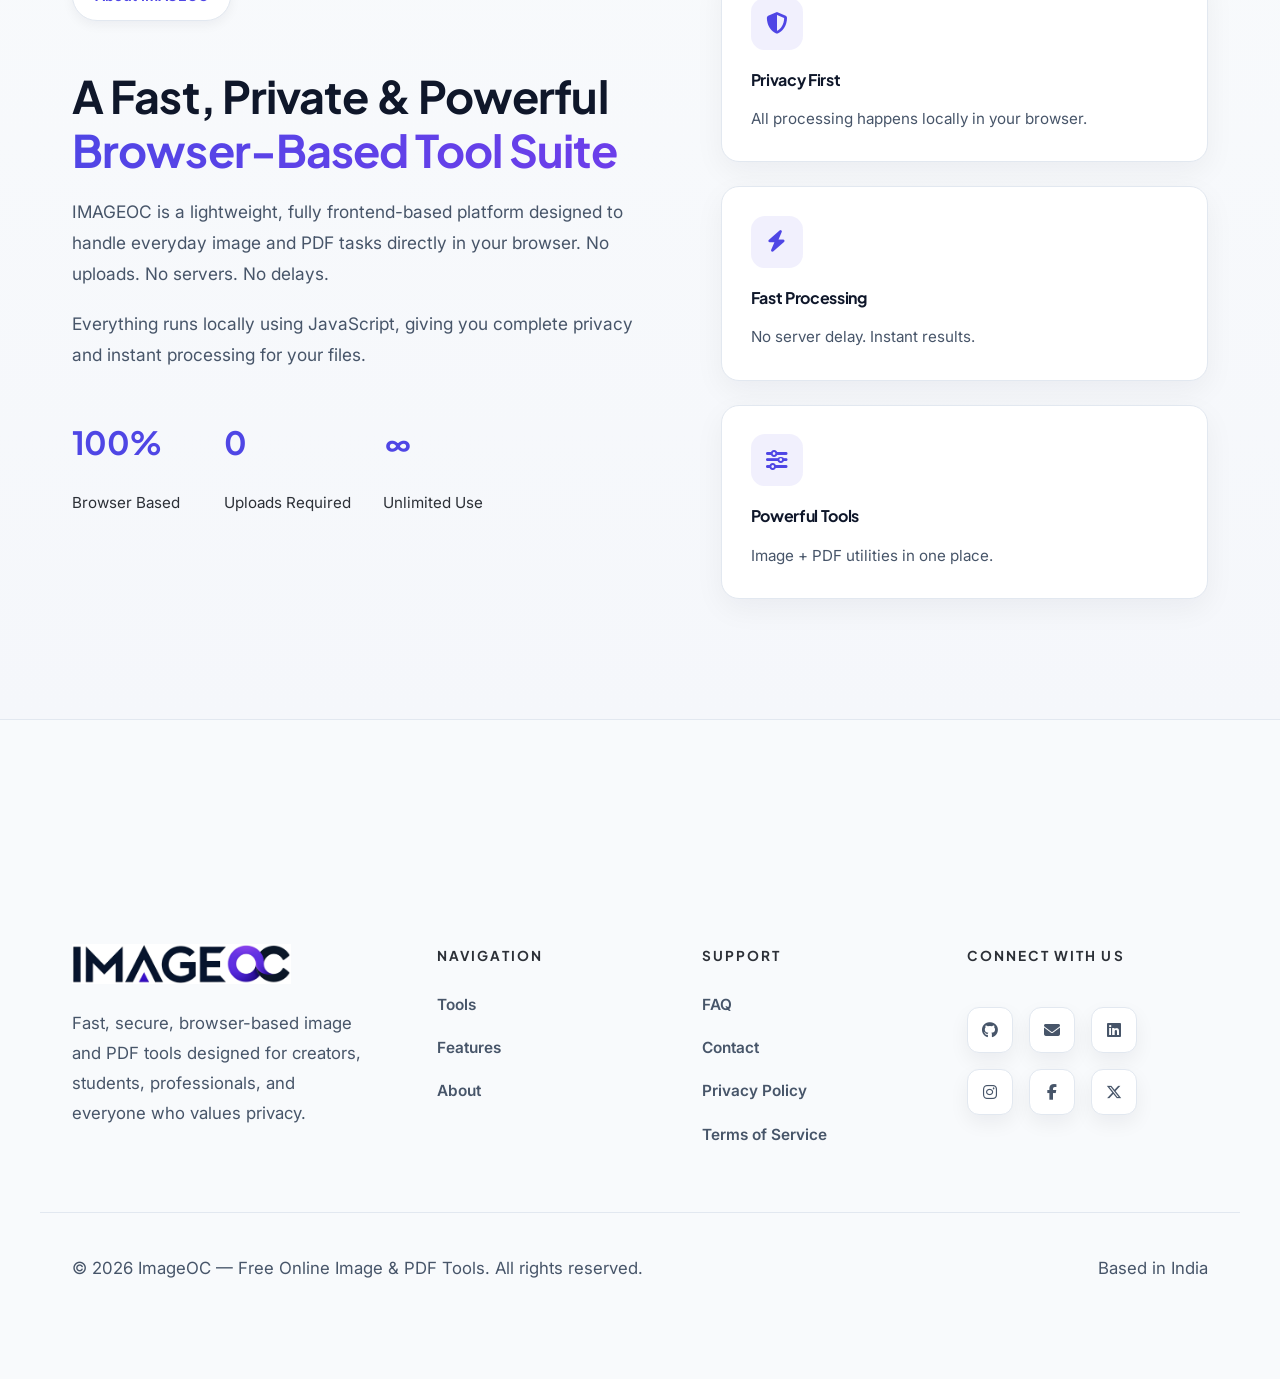
==== commit 3ed14c3e: "Add files via upload" ====
--- a/index.html
+++ b/index.html
@@ -4,8 +4,7 @@
     <meta charset="UTF-8" />
     <meta name="viewport" content="width=device-width, initial-scale=1.0" />
     <title>Free Image Compressor, PDF Tools & Image Converter | IMAGEOC</title>
-    <link rel="icon" type="image/png" href="photo/imageoc.png">
-    <meta name="google-site-verification" content="OUSfqWK3CIxxamOZSRdQA6kT6EztaqBAhXAe0iTVnvA" />
+    <link rel="icon" type="image/png" href="photo/imageoc.png" />
     <meta
       name="description"
       content="Compress images, convert JPG PNG WEBP, crop, resize, merge PDF, split PDF and create Image to PDF online. 100% browser based. Secure. Fast. Free."
@@ -128,7 +127,18 @@
     <header class="main-header">
       <div class="header-container">
         <!-- LOGO -->
-        <a href="#home" class="logo">IMAGE<span> OC</span></a>
+        <a href="#home" class="logo">
+          <img
+            src="photo/imageoc-white.jpeg"
+            alt="IMAGE OC Logo"
+            class="logo-img logo-light"
+          />
+          <img
+            src="photo/imageoc-black.jpeg"
+            alt="IMAGE OC Logo"
+            class="logo-img logo-dark"
+          />
+        </a>
 
         <!-- NAVIGATION -->
         <nav class="navbar" id="navbar" aria-label="Main Navigation">
@@ -143,7 +153,7 @@
             <li class="mobile-theme-toggle">
               <!-- From Uiverse.io by Galahhad -->
               <label class="ui-switch">
-                <input type="checkbox" />
+                <input type="checkbox" id="theme-toggle-input" />
                 <div class="slider">
                   <div class="circle"></div>
                 </div>
@@ -156,7 +166,7 @@
         <div class="theme-toggle">
           <!-- From Uiverse.io by Galahhad -->
           <label class="ui-switch">
-            <input type="checkbox" />
+            <input type="checkbox" id="theme-toggle-input" />
             <div class="slider">
               <div class="circle"></div>
             </div>
@@ -830,7 +840,18 @@
     <footer class="main-footer">
       <div class="container footer-grid">
         <div class="footer-brand">
-          <a href="#home" class="logo">IMAGE<span> OC</span></a>
+          <a href="#home" class="logo">
+            <img
+              src="photo/imageoc-white.jpeg"
+              alt="IMAGE OC Logo"
+              class="logo-img logo-light"
+            />
+            <img
+              src="photo/imageoc-black.jpeg"
+              alt="IMAGE OC Logo"
+              class="logo-img logo-dark"
+            />
+          </a>
           <p>
             Fast, secure, browser-based image and PDF tools designed for
             creators, students, professionals, and everyone who values privacy.
@@ -900,7 +921,7 @@
           <!-- Second Row -->
           <div class="social-row">
             <a
-              href="#"
+              href="https://www.instagram.com/imageoc.official/"
               target="_blank"
               rel="noopener noreferrer"
               aria-label="Instagram"
@@ -918,7 +939,7 @@
             </a>
 
             <a
-              href="#"
+              href="https://x.com/imageoc"
               target="_blank"
               rel="noopener noreferrer"
               aria-label="X (Twitter)"
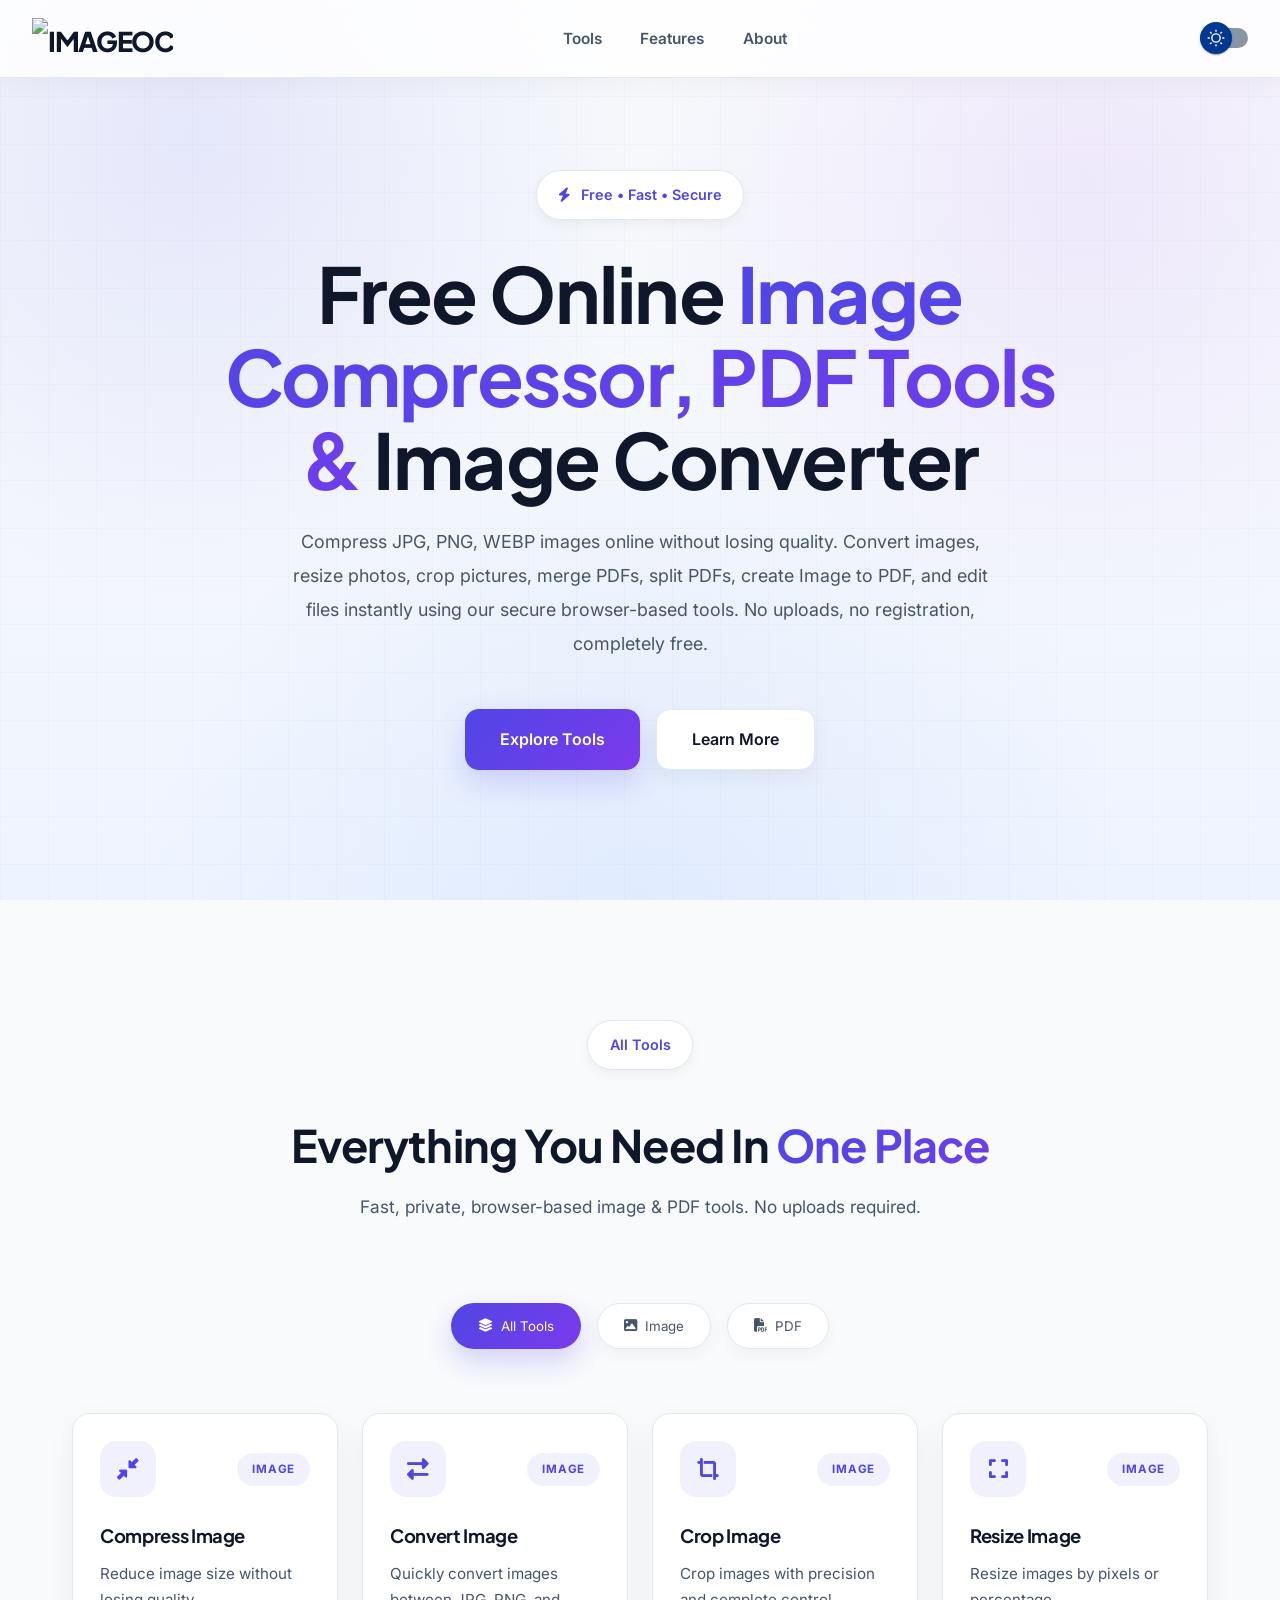
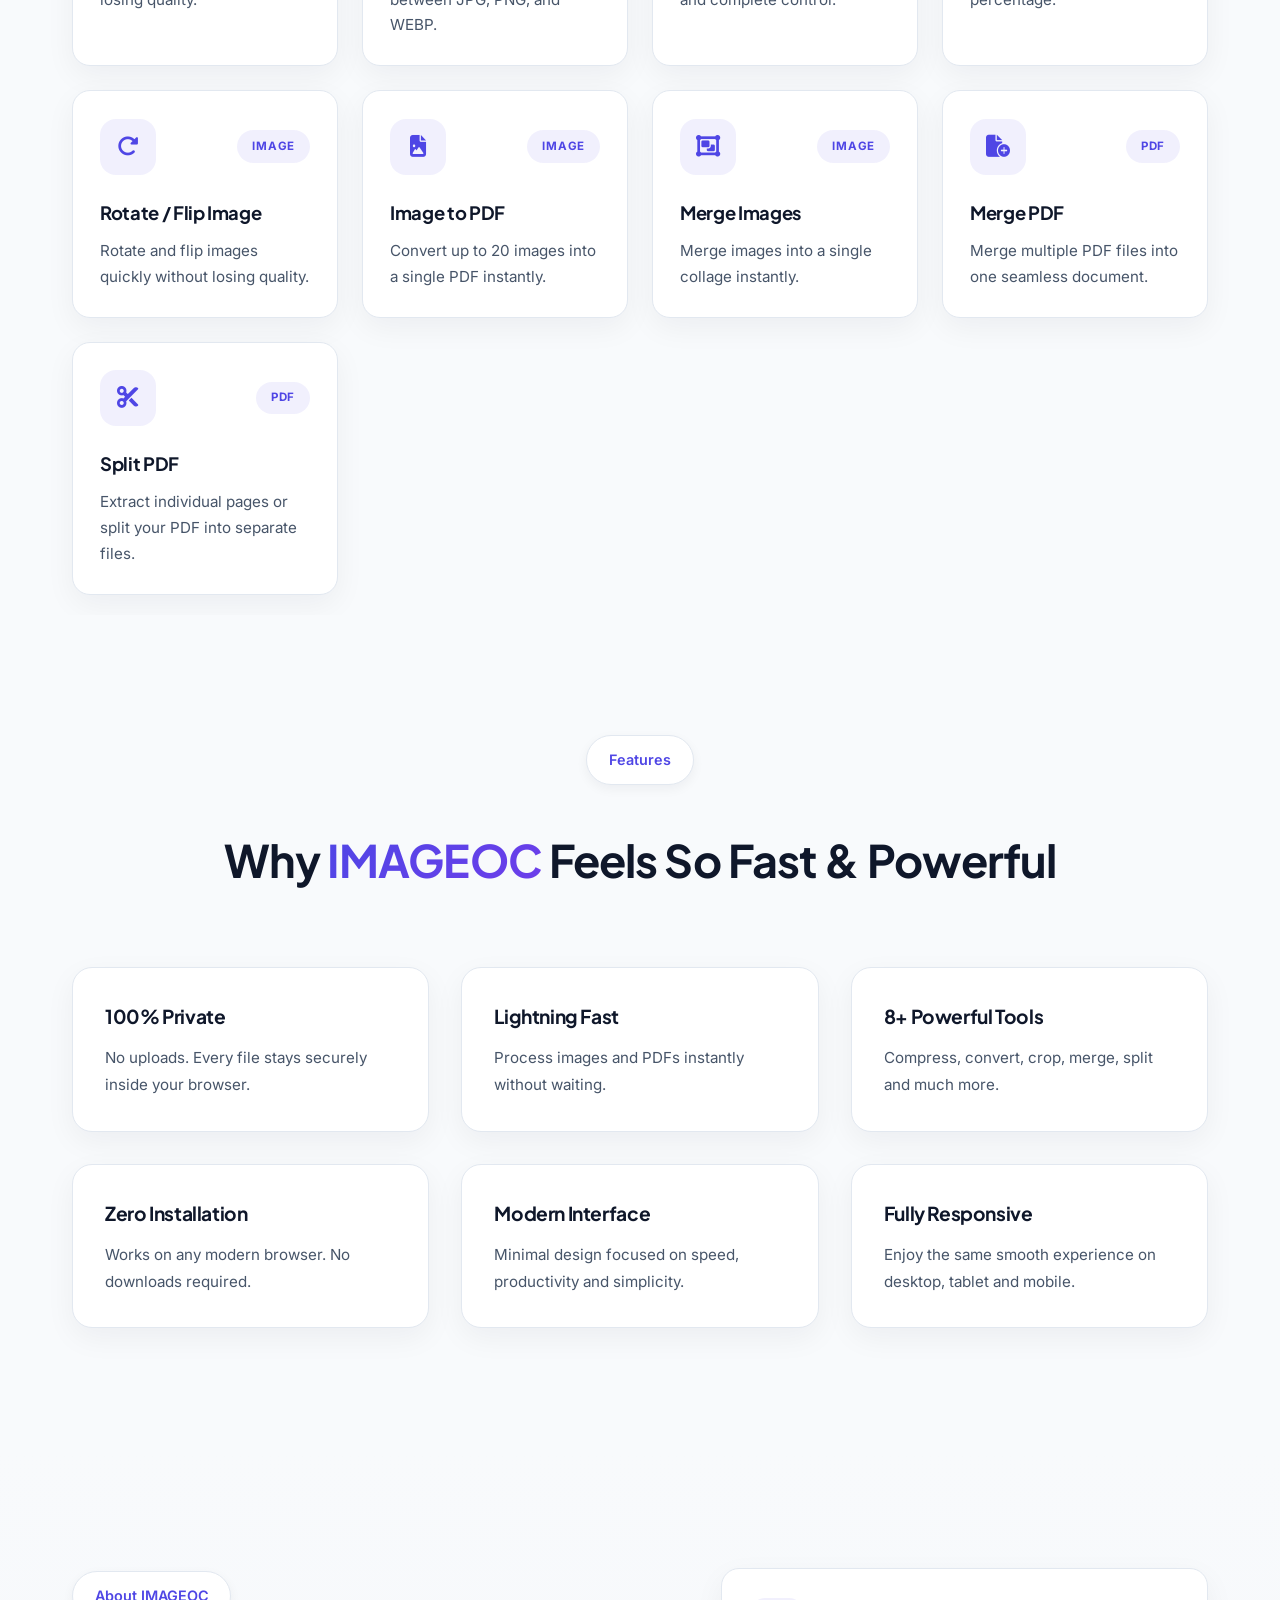
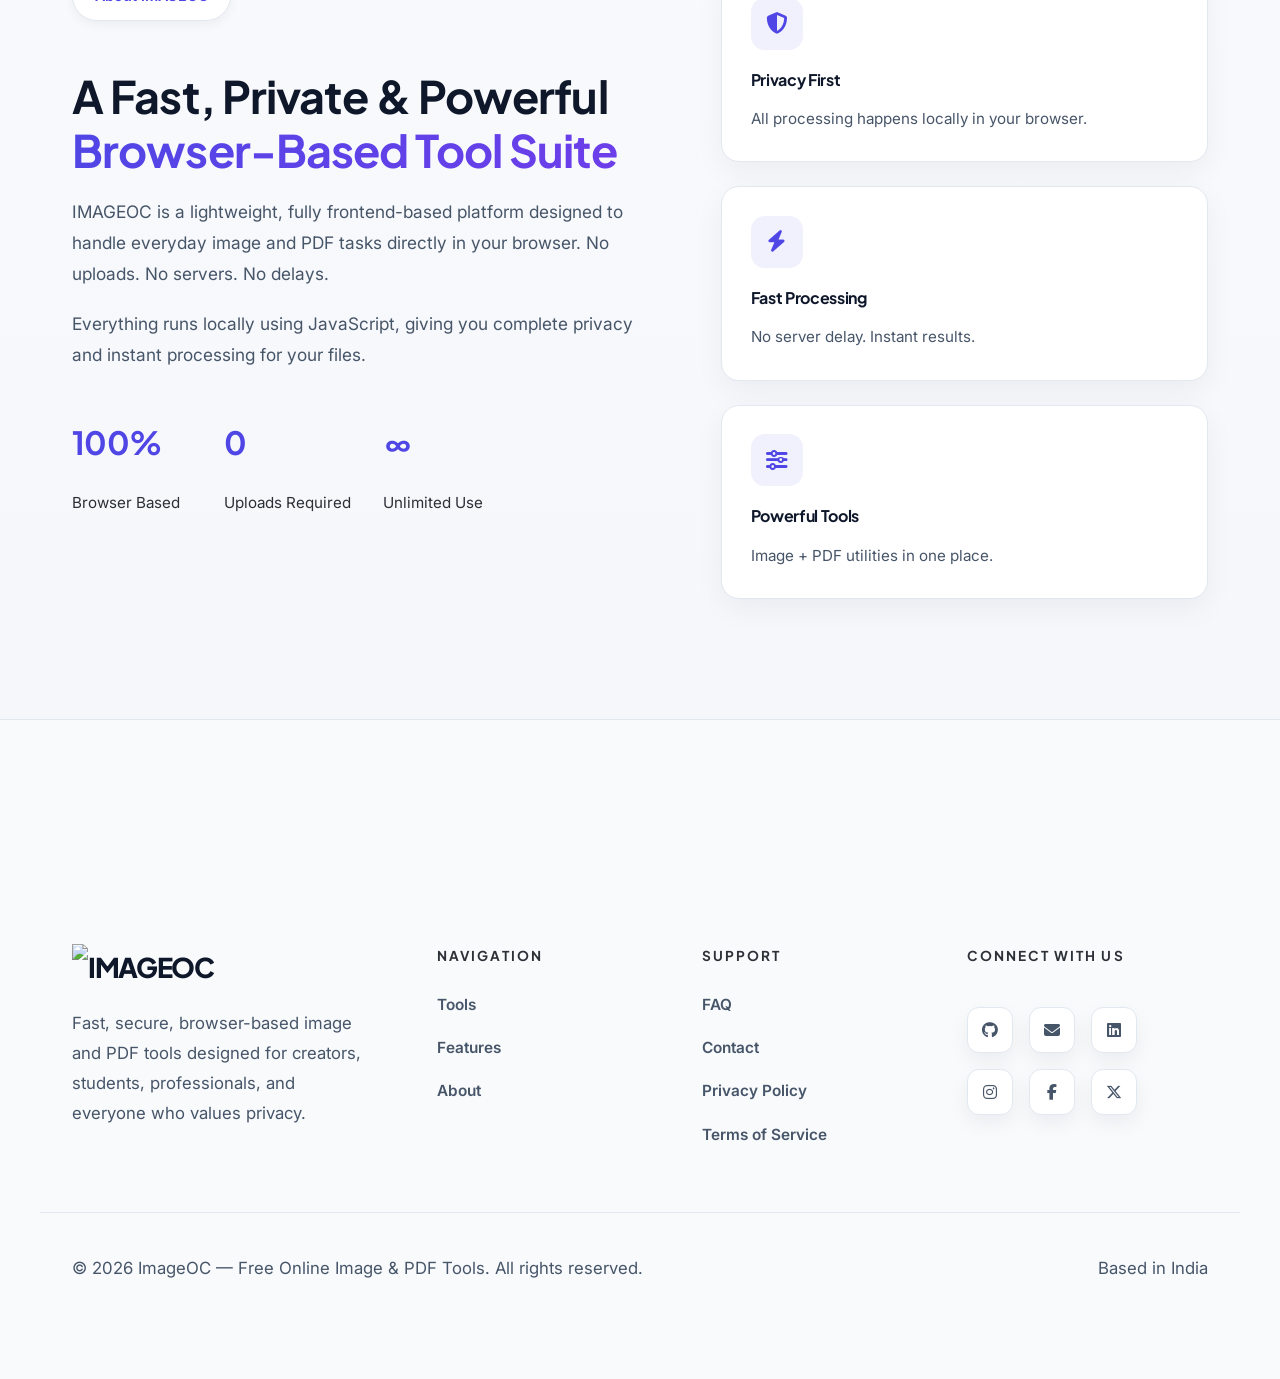
==== commit 77e63676: "Add files via upload" ====
--- a/index.html
+++ b/index.html
@@ -22,7 +22,8 @@
       content="Compress images, convert formats, merge PDFs, split PDFs and more."
     />
 
-    <meta property="og:image" content="imageoc" />
+    <meta property="og:image" content="image/imageoc-white.jpeg" />
+    <meta property="og:image" content="image/imageoc-black.jpeg" />
 
     <meta property="og:url" content="https://imageoc.com/" />
 
@@ -30,12 +31,9 @@
 
     <meta name="twitter:card" content="summary_large_image" />
 
-    <meta name="twitter:title" content="IMAGEOC" />
-
-    <meta
-      name="twitter:description"
-      content="Free browser based image and PDF tools."
-    />
+    <meta name="twitter:title" content="image/imageoc-white.jpeg" />
+
+    <meta name="twitter:description" content="Free Online Image & PDF Tools." />
 
     <meta name="twitter:image" content="imageoc" />
 
@@ -61,7 +59,7 @@
         "@type": "Organization",
         "name": "IMAGEOC",
         "url": "https://imageoc.com",
-        "logo": "https://imageoc.com/logo.png",
+        "logo": "https://imageoc.com/image/imageoc-white.jpeg",
         "sameAs": [
           "https://twitter.com/...",
           "https://facebook.com/...",
@@ -129,13 +127,13 @@
         <!-- LOGO -->
         <a href="#home" class="logo">
           <img
-            src="photo/imageoc-white.jpeg"
-            alt="IMAGE OC Logo"
+            src="image/imageoc-white.jpeg"
+            alt="IMAGEOC"
             class="logo-img logo-light"
           />
           <img
-            src="photo/imageoc-black.jpeg"
-            alt="IMAGE OC Logo"
+            src="image/imageoc-black.jpeg"
+            alt="IMAGEOC"
             class="logo-img logo-dark"
           />
         </a>
@@ -842,13 +840,13 @@
         <div class="footer-brand">
           <a href="#home" class="logo">
             <img
-              src="photo/imageoc-white.jpeg"
-              alt="IMAGE OC Logo"
+              src="image/imageoc-white.jpeg"
+              alt="IMAGEOC"
               class="logo-img logo-light"
             />
             <img
-              src="photo/imageoc-black.jpeg"
-              alt="IMAGE OC Logo"
+              src="image/imageoc-black.jpeg"
+              alt="IMAGEOC"
               class="logo-img logo-dark"
             />
           </a>
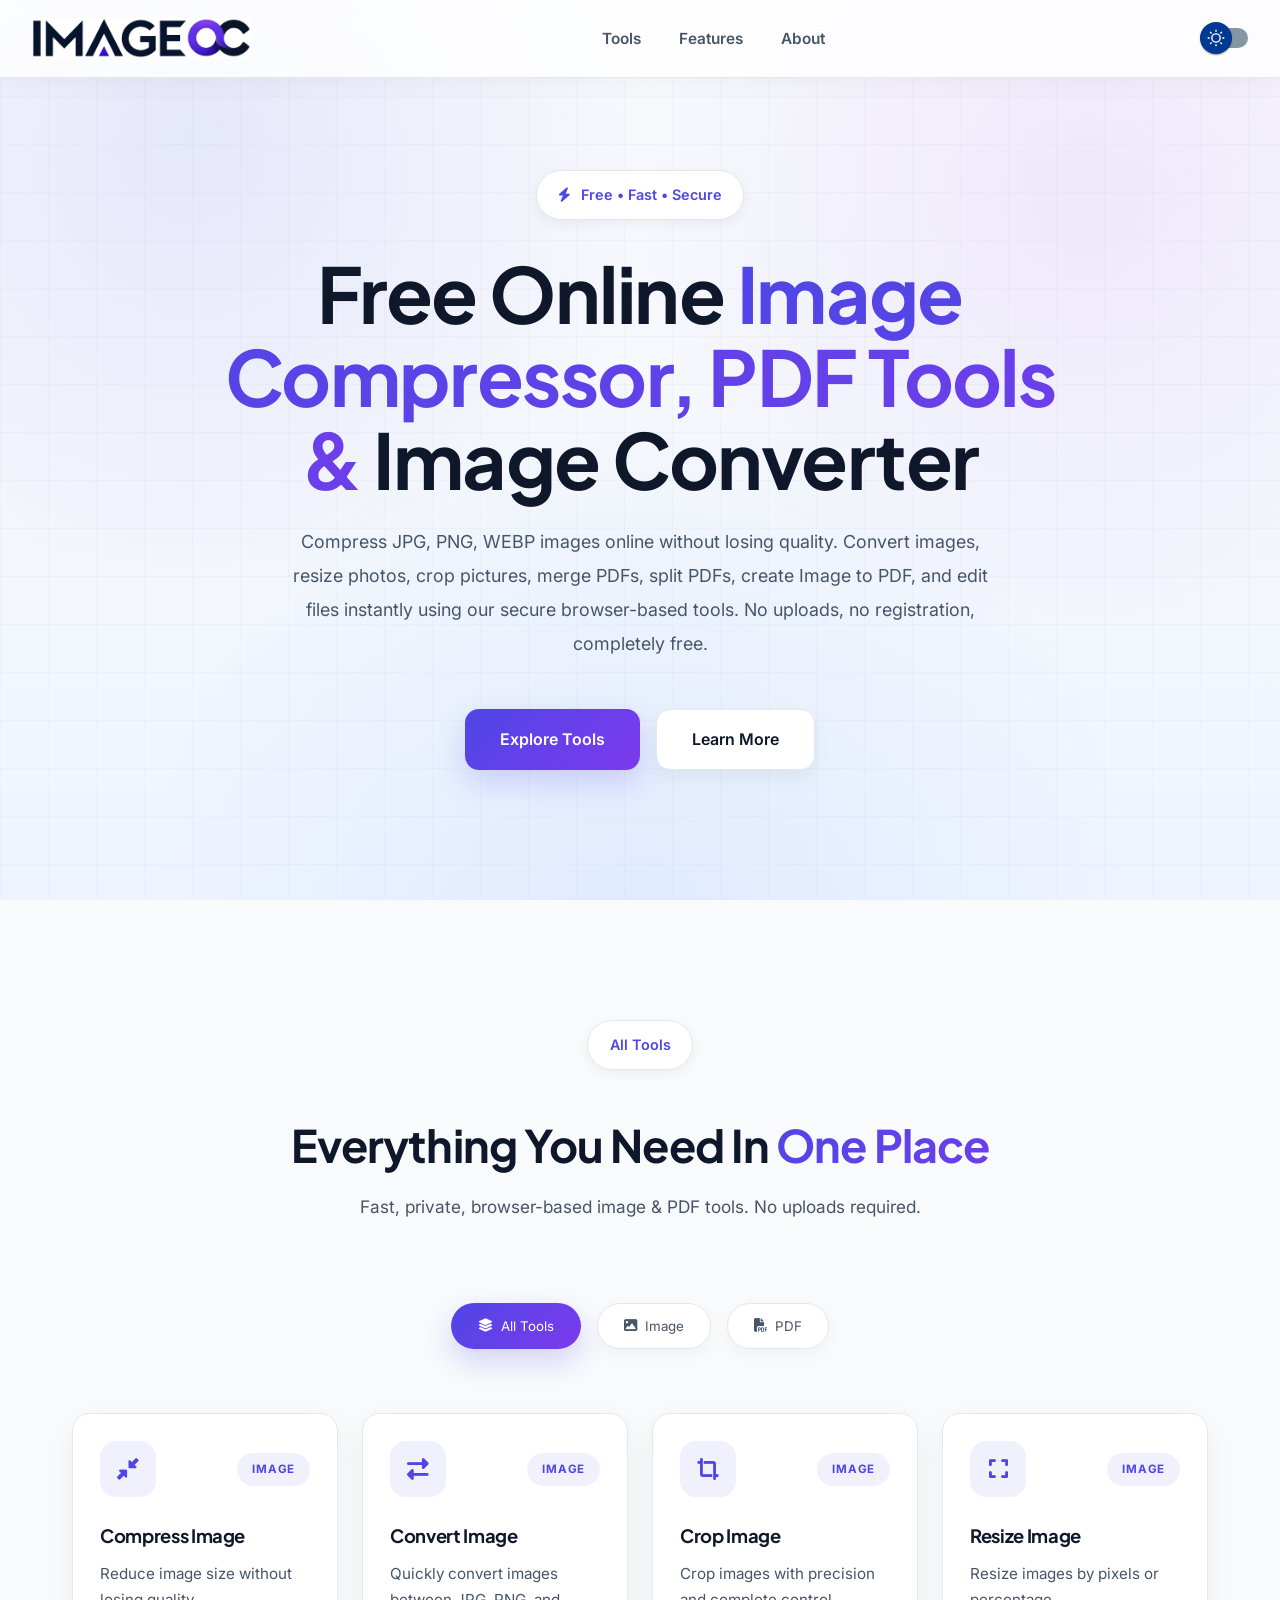
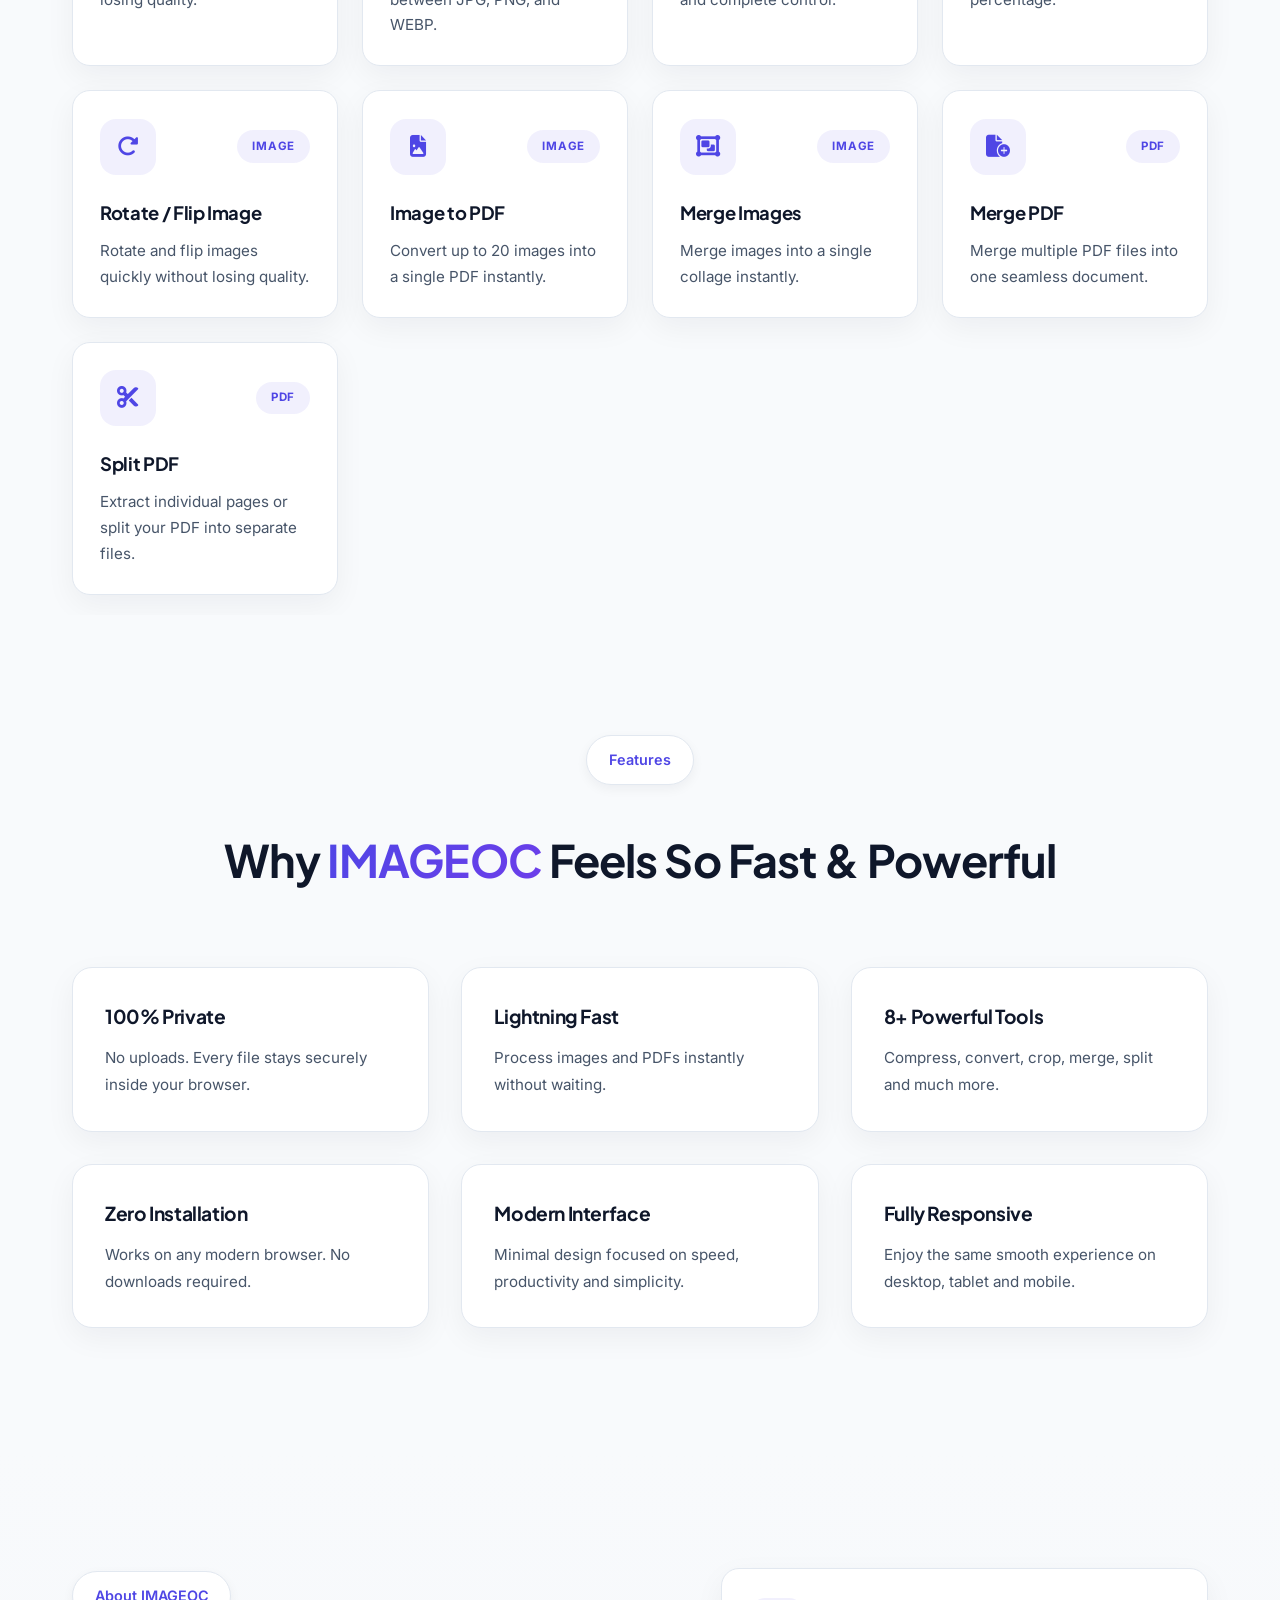
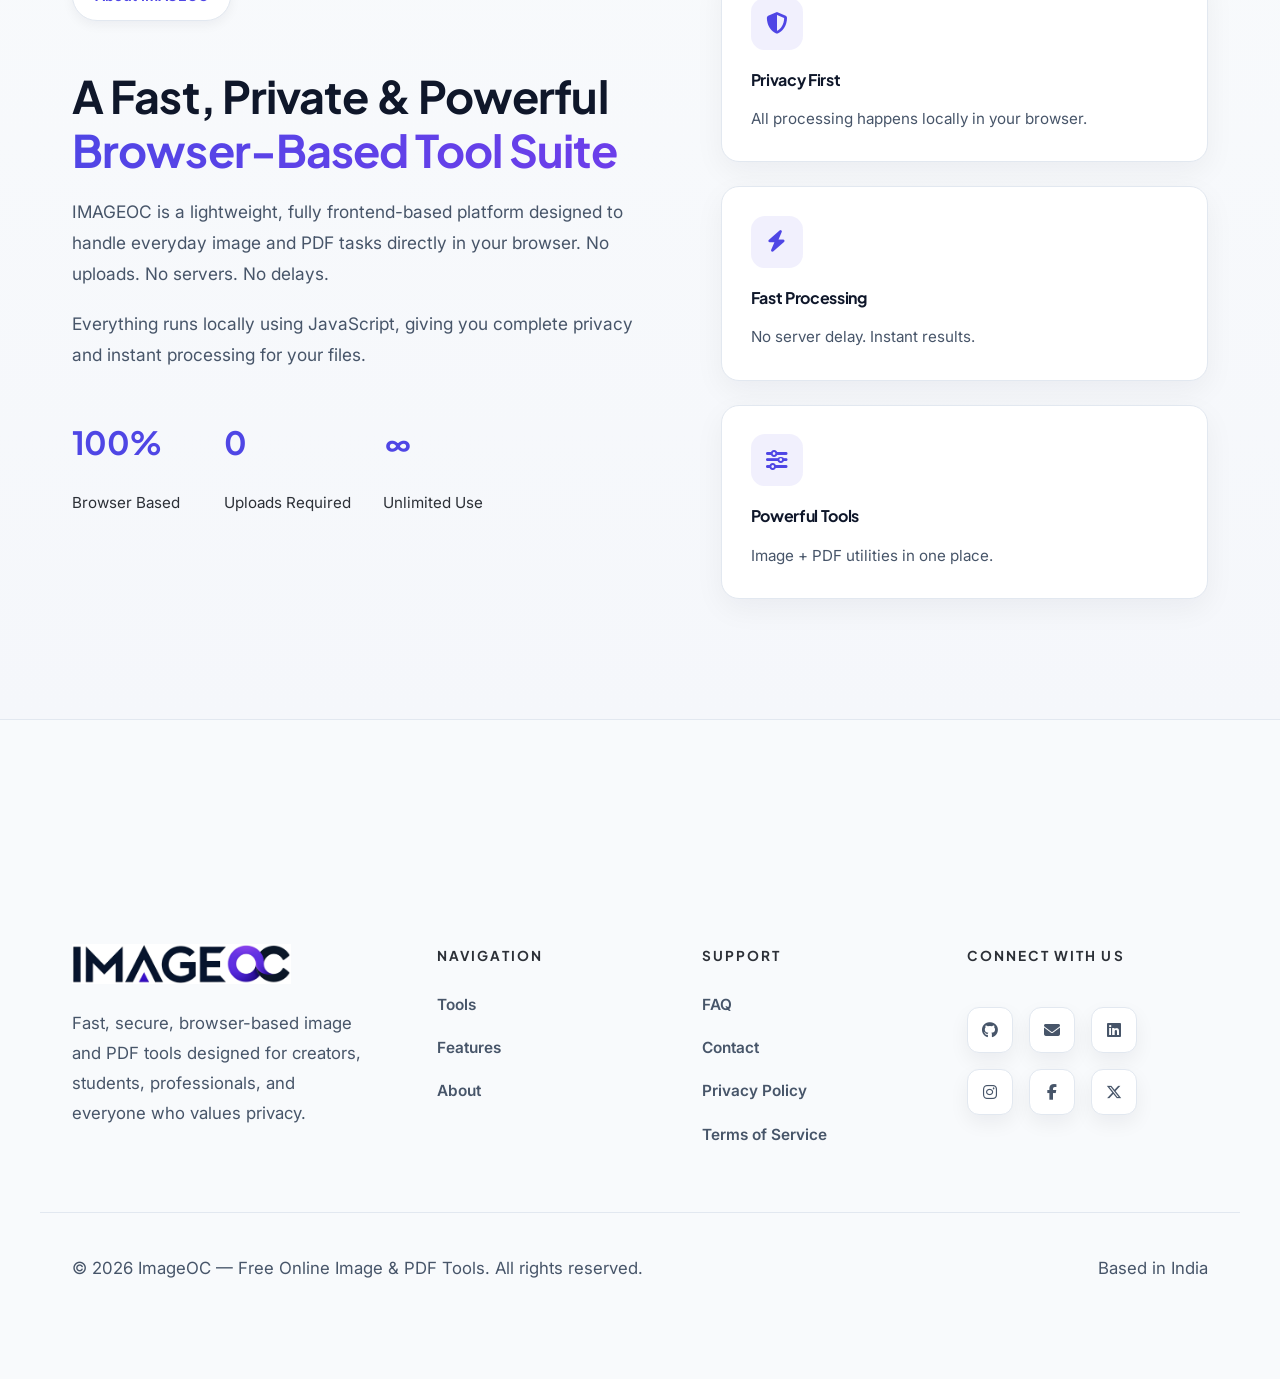
==== commit 6ea0cc13: "Add files via upload" ====
--- a/index.html
+++ b/index.html
@@ -4,7 +4,21 @@
     <meta charset="UTF-8" />
     <meta name="viewport" content="width=device-width, initial-scale=1.0" />
     <title>Free Image Compressor, PDF Tools & Image Converter | IMAGEOC</title>
-    <link rel="icon" type="image/png" href="photo/imageoc.png" />
+    <link rel="icon" type="image/png" href="image/imageoc.png" />
+    <!-- Google tag (gtag.js) -->
+    <script
+      async
+      src="https://www.googletagmanager.com/gtag/js?id=G-W2D718D0SE"
+    ></script>
+    <script>
+      window.dataLayer = window.dataLayer || [];
+      function gtag() {
+        dataLayer.push(arguments);
+      }
+      gtag("js", new Date());
+
+      gtag("config", "G-W2D718D0SE");
+    </script>
     <meta
       name="description"
       content="Compress images, convert JPG PNG WEBP, crop, resize, merge PDF, split PDF and create Image to PDF online. 100% browser based. Secure. Fast. Free."
